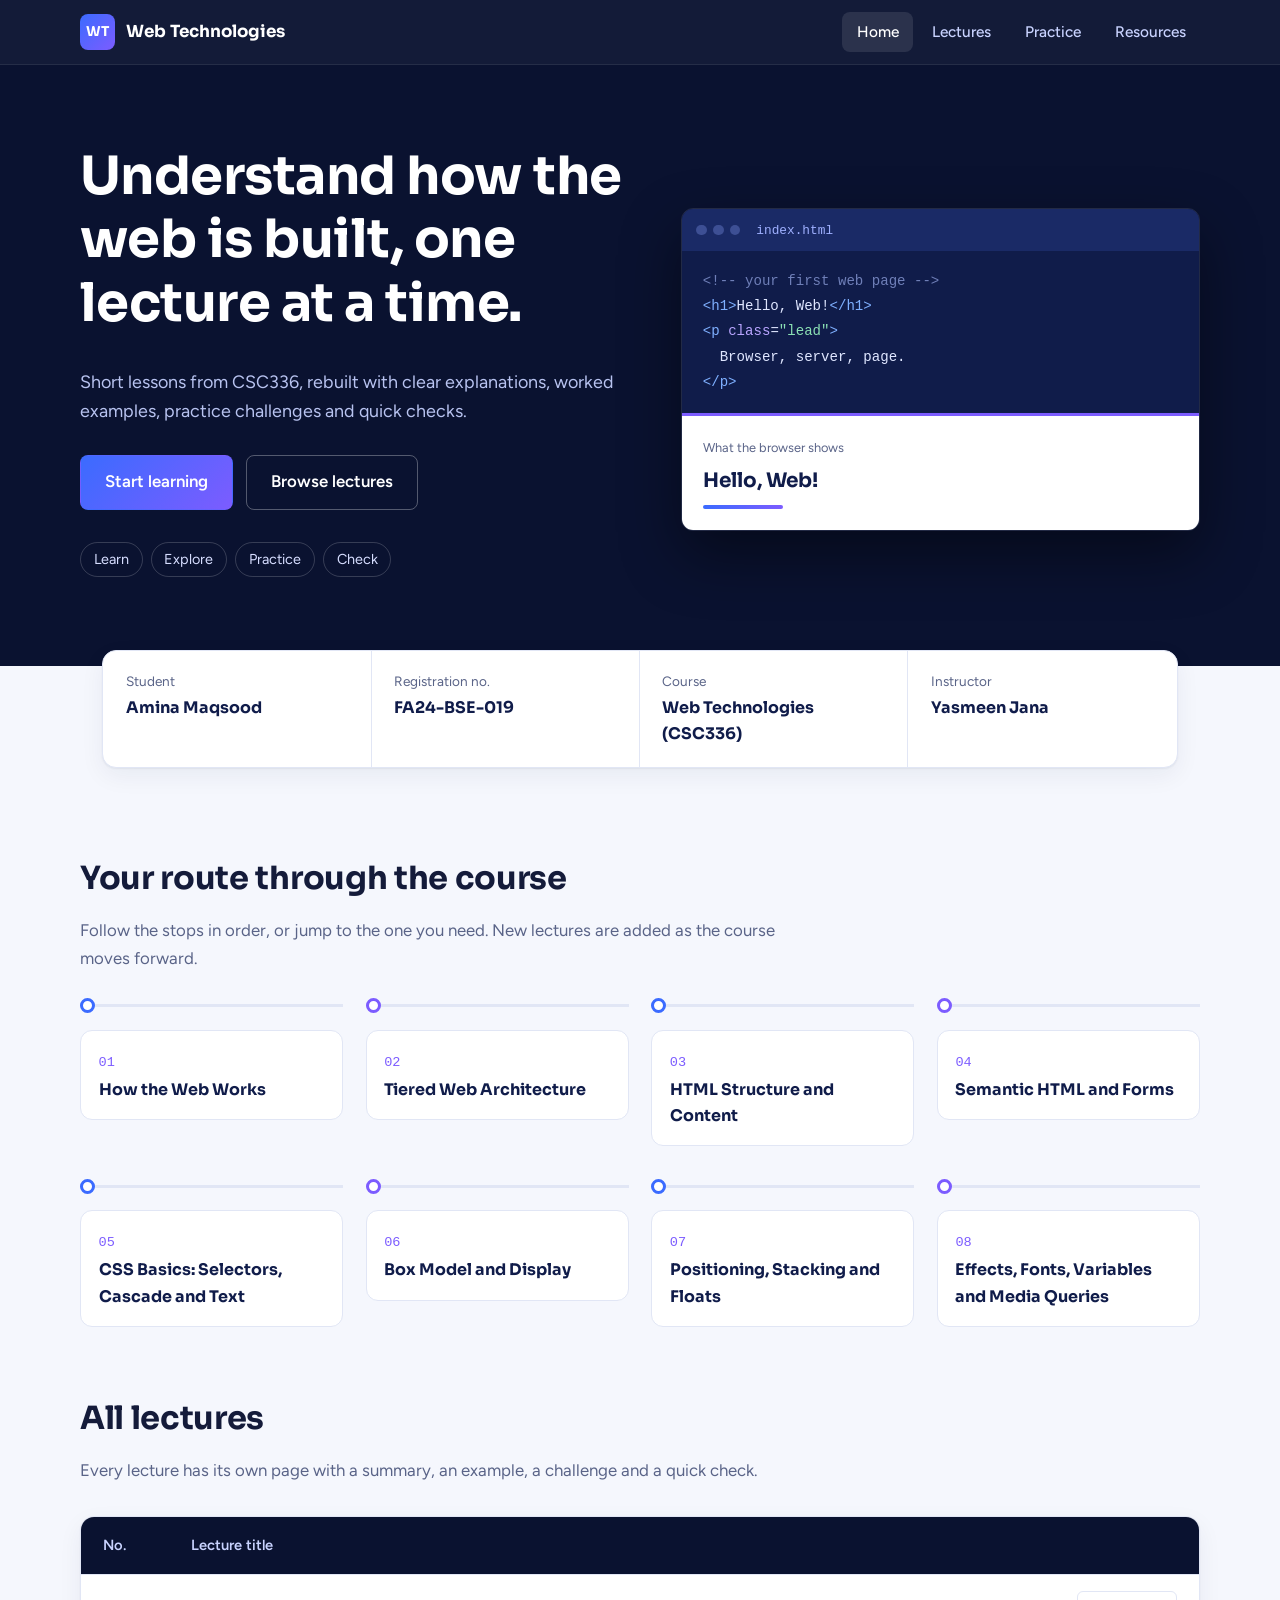
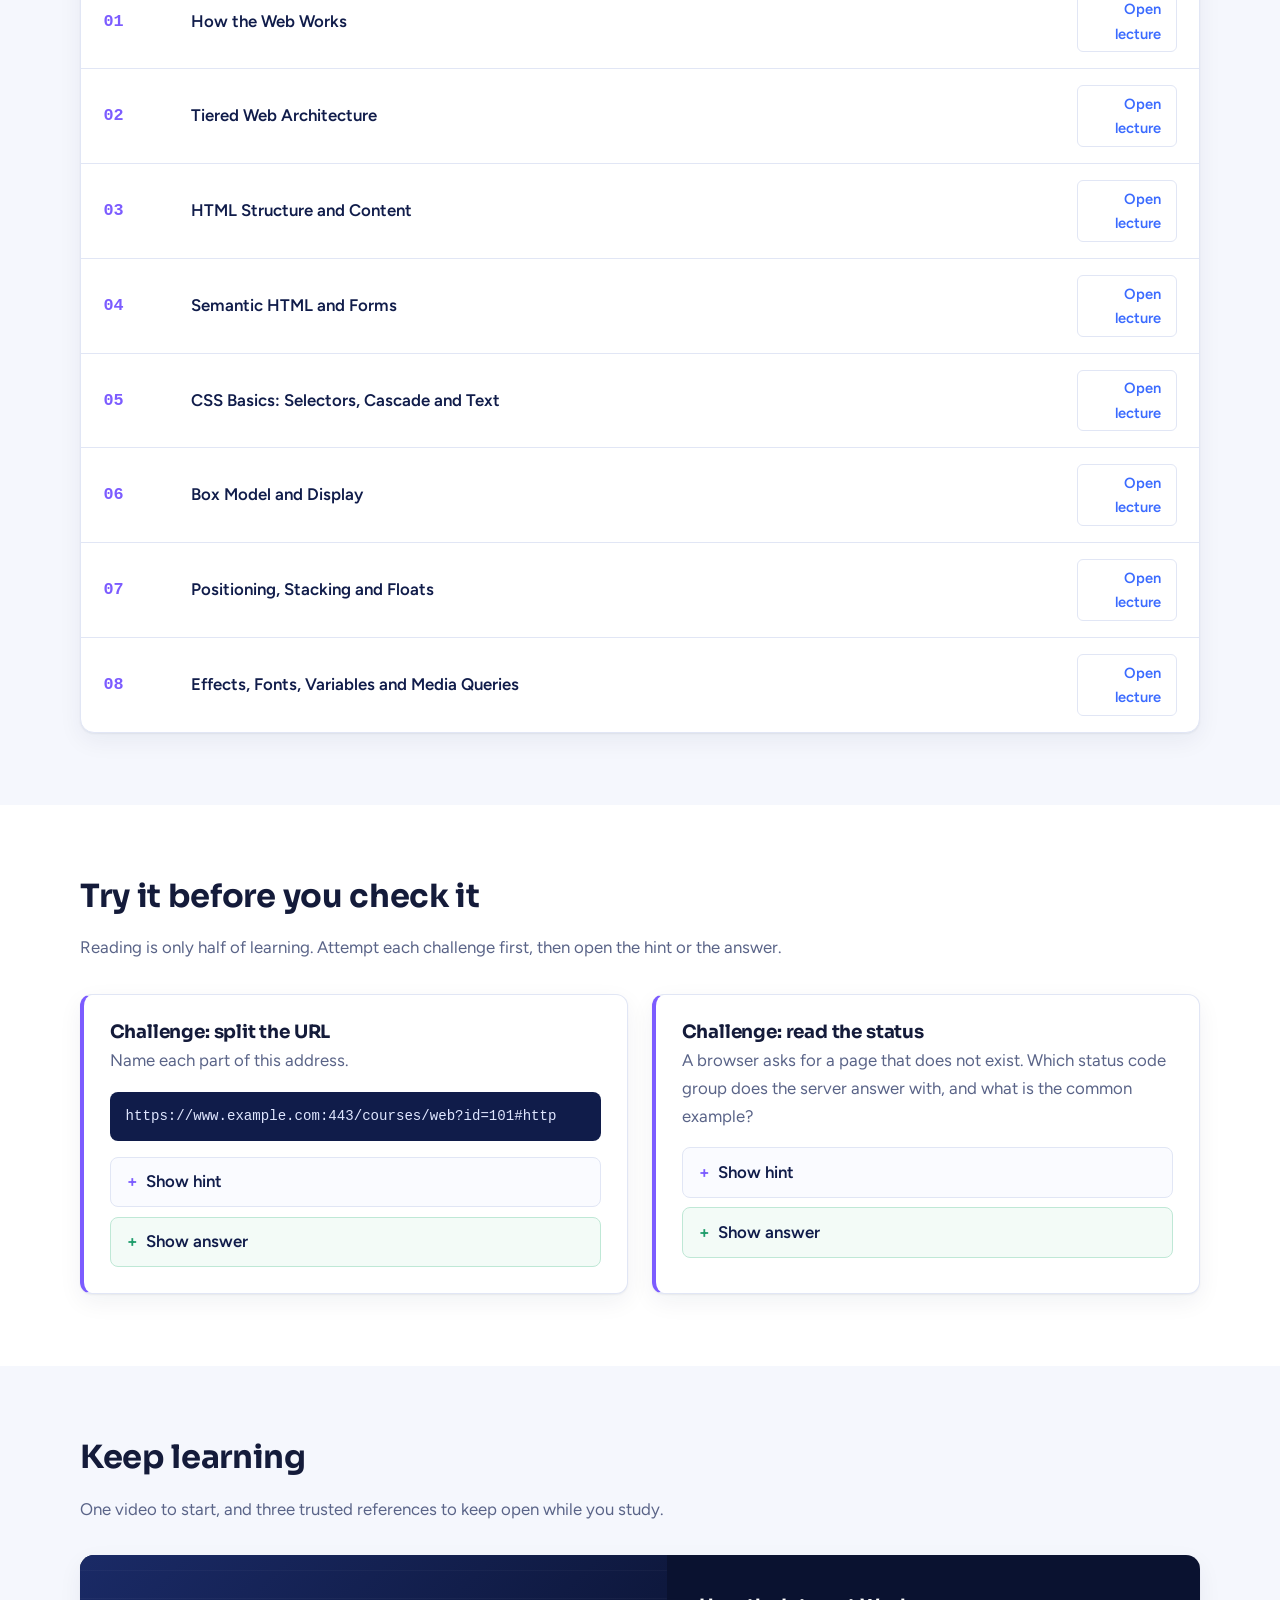
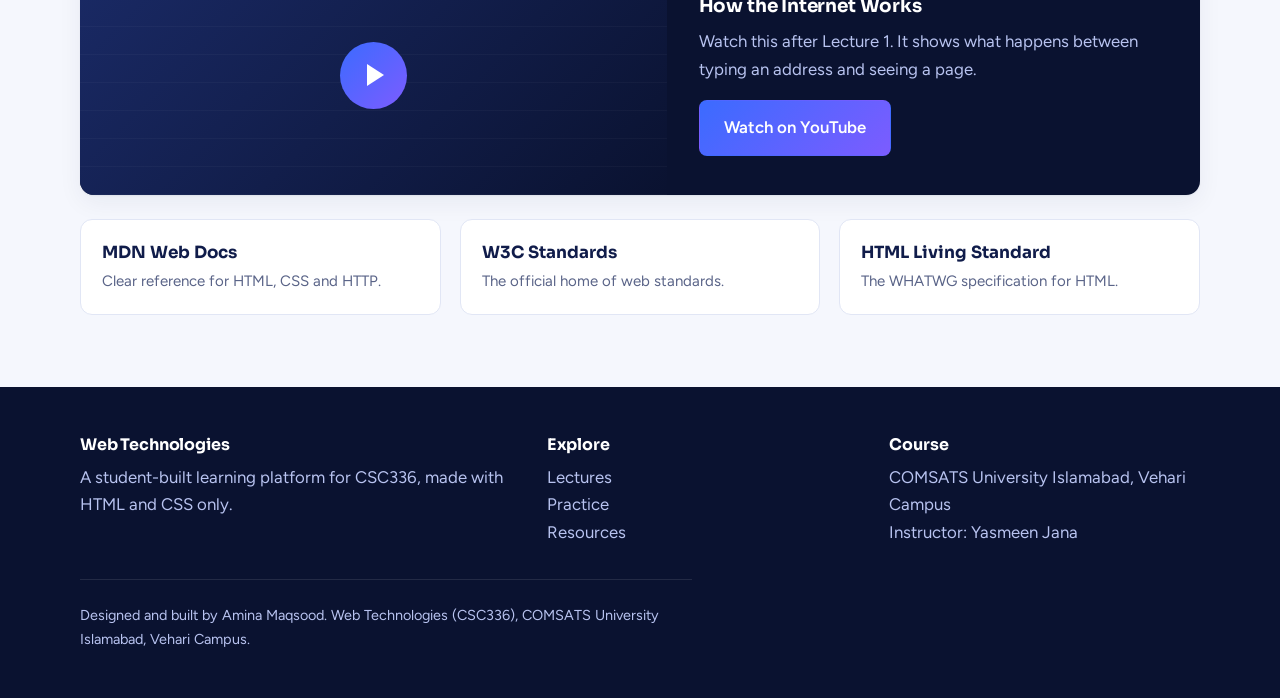
==== index.html @ f4b2d4e7 "Web Technologies learning platform" ====
<!DOCTYPE html>
<html lang="en">

<head>
    <meta charset="UTF-8">
    <meta name="viewport" content="width=device-width, initial-scale=1">
    <title>Web Technologies | CSC336 Learning Platform</title>
    <meta name="description"
        content="A student-built Web Technologies learning platform with lectures, examples, practice challenges and quick checks.">
    <link rel="preconnect" href="https://fonts.googleapis.com">
    <link rel="preconnect" href="https://fonts.gstatic.com" crossorigin>
    <link href="https://fonts.googleapis.com/css2?family=Figtree:wght@400;500;600&family=Sora:wght@600;700&display=swap"
        rel="stylesheet">
    <link rel="stylesheet" href="style.css">
</head>

<body id="top">

    <!-- NAVIGATION -->
    <header class="nav">
        <div class="wrap">
            <a class="brand" href="index.html">
                <span class="brand-mark">WT</span>
                <span class="brand-text">Web Technologies</span>
            </a>
            <nav aria-label="Main">
                <ul>
                    <li><a href="index.html" aria-current="page">Home</a></li>
                    <li><a href="#lectures">Lectures</a></li>
                    <li><a href="#practice">Practice</a></li>
                    <li><a href="#resources">Resources</a></li>
                </ul>
            </nav>
        </div>
    </header>

    <main>
        <!-- HERO -->
        <section class="hero">
            <div class="wrap">
                <div>
                    <h1>Understand how the web is built, one lecture at a time.</h1>
                    <p>Short lessons from CSC336, rebuilt with clear explanations, worked examples, practice challenges
                        and quick checks.</p>
                    <div class="hero-actions">
                        <a class="btn btn-primary" href="lectures/lecture-01.html">Start learning</a>
                        <a class="btn btn-ghost" href="#lectures">Browse lectures</a>
                    </div>
                    <ul class="loop" aria-label="How each lecture works">
                        <li>Learn</li>
                        <li>Explore</li>
                        <li>Practice</li>
                        <li>Check</li>
                    </ul>
                </div>

                <!-- hero visual: code on top, rendered result below -->
                <div class="code-window" aria-hidden="true">
                    <div class="code-bar"><i></i><i></i><i></i><span>index.html</span></div>
                    <pre class="code-body"><span class="c">&lt;!-- your first web page --&gt;</span>
<span class="t">&lt;h1&gt;</span>Hello, Web!<span class="t">&lt;/h1&gt;</span>
<span class="t">&lt;p</span> <span class="a">class</span>=<span class="s">"lead"</span><span class="t">&gt;</span>
  Browser, server, page.
<span class="t">&lt;/p&gt;</span></pre>
                    <div class="code-result">
                        <small>What the browser shows</small>
                        <strong>Hello, Web!</strong>
                        <span class="bar"></span>
                    </div>
                </div>
            </div>
        </section>

        <!-- STUDENT / COURSE INFO -->
        <section class="student" aria-label="Student and course information">
            <div class="wrap">
                <dl>
                    <div>
                        <dt>Student</dt>
                        <dd>Amina Maqsood</dd>
                    </div>
                    <div>
                        <dt>Registration no.</dt>
                        <dd>FA24-BSE-019</dd>
                    </div>
                    <div>
                        <dt>Course</dt>
                        <dd>Web Technologies (CSC336)</dd>
                    </div>
                    <div>
                        <dt>Instructor</dt>
                        <dd>Yasmeen Jana</dd>
                    </div>
                </dl>
            </div>
        </section>

        <!-- LEARNING PATH -->
        <section id="path">
            <div class="wrap">
                <div class="section-head">
                    <h2>Your route through the course</h2>
                    <p>Follow the stops in order, or jump to the one you need. New lectures are added as the course
                        moves forward.</p>
                </div>
                <ol class="path">
                    <li><a href="lectures/lecture-01.html"><span class="num">01</span><strong>How the Web
                                Works</strong></a></li>
                    <li><a href="lectures/lecture-02.html"><span class="num">02</span><strong>Tiered Web
                                Architecture</strong></a></li>
                    <li><a href="lectures/lecture-03.html"><span class="num">03</span><strong>HTML Structure and
                                Content</strong></a></li>
                    <li><a href="lectures/lecture-04.html"><span class="num">04</span><strong>Semantic HTML and
                                Forms</strong></a></li>
                    <li><a href="lectures/lecture-05.html"><span class="num">05</span><strong>CSS Basics: Selectors,
                                Cascade and Text</strong></a></li>
                    <li><a href="lectures/lecture-06.html"><span class="num">06</span><strong>Box Model and
                                Display</strong></a></li>
                    <li><a href="lectures/lecture-07.html"><span class="num">07</span><strong>Positioning, Stacking and
                                Floats</strong></a></li>
                    <li><a href="lectures/lecture-08.html"><span class="num">08</span><strong>Effects, Fonts, Variables
                                and Media Queries</strong></a></li>
                </ol>
            </div>
        </section>

        <!-- REQUIRED LECTURE TABLE -->
        <section id="lectures" style="padding-top:0">
            <div class="wrap">
                <div class="section-head">
                    <h2>All lectures</h2>
                    <p>Every lecture has its own page with a summary, an example, a challenge and a quick check.</p>
                </div>
                <div class="table-wrap">
                    <table class="stack">
                        <caption class="sr-only" style="position:absolute;left:-9999px">Web Technologies lectures
                        </caption>
                        <thead>
                            <tr>
                                <th scope="col">No.</th>
                                <th scope="col">Lecture title</th>
                                <th scope="col"><span style="position:absolute;left:-9999px">Link</span></th>
                            </tr>
                        </thead>
                        <tbody>
                            <tr>
                                <td class="no">01</td>
                                <td class="title">How the Web Works</td>
                                <td class="open"><a href="lectures/lecture-01.html">Open lecture</a></td>
                            </tr>
                            <tr>
                                <td class="no">02</td>
                                <td class="title">Tiered Web Architecture</td>
                                <td class="open"><a href="lectures/lecture-02.html">Open lecture</a></td>
                            </tr>
                            <tr>
                                <td class="no">03</td>
                                <td class="title">HTML Structure and Content</td>
                                <td class="open"><a href="lectures/lecture-03.html">Open lecture</a></td>
                            </tr>
                            <tr>
                                <td class="no">04</td>
                                <td class="title">Semantic HTML and Forms</td>
                                <td class="open"><a href="lectures/lecture-04.html">Open lecture</a></td>
                            </tr>
                            <tr>
                                <td class="no">05</td>
                                <td class="title">CSS Basics: Selectors, Cascade and Text</td>
                                <td class="open"><a href="lectures/lecture-05.html">Open lecture</a></td>
                            </tr>
                            <tr>
                                <td class="no">06</td>
                                <td class="title">Box Model and Display</td>
                                <td class="open"><a href="lectures/lecture-06.html">Open lecture</a></td>
                            </tr>
                            <tr>
                                <td class="no">07</td>
                                <td class="title">Positioning, Stacking and Floats</td>
                                <td class="open"><a href="lectures/lecture-07.html">Open lecture</a></td>
                            </tr>
                            <tr>
                                <td class="no">08</td>
                                <td class="title">Effects, Fonts, Variables and Media Queries</td>
                                <td class="open"><a href="lectures/lecture-08.html">Open lecture</a></td>
                            </tr>
                        </tbody>
                    </table>
                </div>
            </div>
        </section>

        <!-- PRACTICE -->
        <section id="practice" style="background:var(--white)">
            <div class="wrap">
                <div class="section-head">
                    <h2>Try it before you check it</h2>
                    <p>Reading is only half of learning. Attempt each challenge first, then open the hint or the answer.
                    </p>
                </div>
                <div class="grid-2">
                    <article class="challenge">
                        <h3>Challenge: split the URL</h3>
                        <p class="task">Name each part of this address.</p>
                        <code class="sample">https://www.example.com:443/courses/web?id=101#http</code>
                        <details>
                            <summary>Show hint</summary>
                            <p>Look for the symbols <code>://</code>, <code>:</code>, <code>/</code>, <code>?</code> and
                                <code>#</code>. Each one starts a new part.</p>
                        </details>
                        <details class="answer">
                            <summary>Show answer</summary>
                            <ul class="chips">
                                <li><b>scheme</b> https://</li>
                                <li><b>subdomain</b> www</li>
                                <li><b>domain</b> example.com</li>
                                <li><b>port</b> :443</li>
                                <li><b>path</b> /courses/web</li>
                                <li><b>query</b> ?id=101</li>
                                <li><b>fragment</b> #http</li>
                            </ul>
                        </details>
                    </article>

                    <article class="challenge">
                        <h3>Challenge: read the status</h3>
                        <p class="task">A browser asks for a page that does not exist. Which status code group does the
                            server answer with, and what is the common example?</p>
                        <details>
                            <summary>Show hint</summary>
                            <p>The mistake is on the client's side: the address was wrong.</p>
                        </details>
                        <details class="answer">
                            <summary>Show answer</summary>
                            <p>The 4xx group (client errors). The common example is <code>404 Not Found</code>.</p>
                        </details>
                    </article>
                </div>
            </div>
        </section>

        <!-- RESOURCES -->
        <section id="resources">
            <div class="wrap">
                <div class="section-head">
                    <h2>Keep learning</h2>
                    <p>One video to start, and three trusted references to keep open while you study.</p>
                </div>

                <div class="video-card">
                    <a class="video-thumb"
                        href="https://www.youtube.com/watch?v=aRUhd1Wd3Sw&amp;list=PLDzeHZWIZsTo0wSBcg4-NMIbC0L8evLrD&amp;index=2"
                        target="_blank" rel="noopener" aria-label="Watch How the Internet Works on YouTube">
                        <span class="play"></span>
                    </a>
                    <div class="video-info">
                        <h3>How the Internet Works</h3>
                        <p>Watch this after Lecture 1. It shows what happens between typing an address and seeing a
                            page.</p>
                        <a class="btn btn-primary"
                            href="https://www.youtube.com/watch?v=aRUhd1Wd3Sw&amp;list=PLDzeHZWIZsTo0wSBcg4-NMIbC0L8evLrD&amp;index=2"
                            target="_blank" rel="noopener">Watch on YouTube</a>
                    </div>
                </div>

                <div class="link-cards">
                    <a class="link-card" href="https://developer.mozilla.org/" target="_blank"
                        rel="noopener"><strong>MDN Web Docs</strong><span>Clear reference for HTML, CSS and
                            HTTP.</span></a>
                    <a class="link-card" href="https://www.w3.org/standards/" target="_blank" rel="noopener"><strong>W3C
                            Standards</strong><span>The official home of web standards.</span></a>
                    <a class="link-card" href="https://html.spec.whatwg.org/" target="_blank"
                        rel="noopener"><strong>HTML Living Standard</strong><span>The WHATWG specification for
                            HTML.</span></a>
                </div>
            </div>
        </section>
    </main>

    <!-- FOOTER -->
    <footer class="footer">
        <div class="wrap">
            <div>
                <h3>Web Technologies</h3>
                <p>A student-built learning platform for CSC336, made with HTML and CSS only.</p>
            </div>
            <div>
                <h3>Explore</h3>
                <ul>
                    <li><a href="#lectures">Lectures</a></li>
                    <li><a href="#practice">Practice</a></li>
                    <li><a href="#resources">Resources</a></li>
                </ul>
            </div>
            <div>
                <h3>Course</h3>
                <ul>
                    <li>COMSATS University Islamabad, Vehari Campus</li>
                    <li>Instructor: Yasmeen Jana</li>
                </ul>
            </div>
            <p class="copy">Designed and built by Amina Maqsood. Web Technologies (CSC336), COMSATS University
                Islamabad, Vehari Campus.</p>
        </div>
    </footer>

</body>

</html>
---- style.css ----
/* ==========================================================
   Web Technologies — shared stylesheet (HTML + CSS only)
   Used by index.html and every page in /lectures
   ========================================================== */

:root {
    --navy-900: #0a1230;
    --navy-800: #101c4a;
    --navy-700: #1a2a66;
    --blue: #3b6bff;
    --purple: #7c5cff;
    --ink: #141b3a;
    --muted: #5a6488;
    --line: #e1e6f5;
    --bg: #f5f7fd;
    --white: #ffffff;
    --ok: #1f9d6b;
    --warn: #c2410c;

    --font-head: "Sora", "Segoe UI", system-ui, sans-serif;
    --font-body: "Figtree", "Segoe UI", system-ui, sans-serif;
    --font-code: "JetBrains Mono", Consolas, "Courier New", monospace;

    --shadow: 0 1px 2px rgba(16, 28, 74, .06), 0 8px 24px rgba(16, 28, 74, .06);
}

/* ---------- base ---------- */
*,
*::before,
*::after {
    box-sizing: border-box;
}

html {
    scroll-behavior: smooth;
    scroll-padding-top: 5rem;
}

body {
    margin: 0;
    font-family: var(--font-body);
    font-size: 1.05rem;
    line-height: 1.65;
    color: var(--ink);
    background: var(--bg);
}

h1,
h2,
h3 {
    font-family: var(--font-head);
    line-height: 1.2;
    margin: 0 0 .6em;
    letter-spacing: -.01em;
}

h1 {
    font-size: clamp(2rem, 4.6vw, 3.3rem);
}

h2 {
    font-size: clamp(1.5rem, 3vw, 2rem);
}

h3 {
    font-size: 1.15rem;
}

p {
    margin: 0 0 1em;
    max-width: 68ch;
}

a {
    color: var(--blue);
}

code {
    font-family: var(--font-code);
    font-size: .92em;
    background: #e9edfb;
    padding: .1em .4em;
    border-radius: 4px;
}

:focus-visible {
    outline: 3px solid var(--purple);
    outline-offset: 3px;
    border-radius: 4px;
}

.wrap {
    width: min(1120px, 92%);
    margin-inline: auto;
}

section {
    padding: 4.5rem 0;
}

.section-head {
    margin-bottom: 2rem;
}

.section-head p {
    color: var(--muted);
}

/* ---------- navigation ---------- */
.nav {
    position: sticky;
    top: 0;
    z-index: 10;
    background: rgba(10, 18, 48, .96);
    border-bottom: 1px solid rgba(255, 255, 255, .08);
}

.nav .wrap {
    display: flex;
    align-items: center;
    justify-content: space-between;
    gap: 1rem;
    min-height: 4rem;
}

.brand {
    display: flex;
    align-items: center;
    gap: .7rem;
    color: var(--white);
    text-decoration: none;
    font-family: var(--font-head);
    font-weight: 700;
}

.brand-mark {
    display: grid;
    place-items: center;
    width: 2.2rem;
    height: 2.2rem;
    border-radius: 8px;
    font-size: .85rem;
    background: linear-gradient(135deg, var(--blue), var(--purple));
}

.nav ul {
    display: flex;
    gap: .3rem;
    list-style: none;
    margin: 0;
    padding: 0;
}

.nav ul a {
    display: block;
    padding: .45rem .9rem;
    border-radius: 8px;
    color: #c9d3ff;
    text-decoration: none;
    font-weight: 500;
    font-size: .96rem;
    transition: background .2s, color .2s;
}

.nav ul a:hover,
.nav ul a[aria-current="page"] {
    background: rgba(255, 255, 255, .1);
    color: var(--white);
}

/* ---------- buttons ---------- */
.btn {
    display: inline-block;
    padding: .8rem 1.5rem;
    border-radius: 8px;
    font-weight: 600;
    text-decoration: none;
    border: 1px solid transparent;
    transition: transform .2s, box-shadow .2s, background .2s;
}

.btn-primary {
    background: linear-gradient(135deg, var(--blue), var(--purple));
    color: var(--white);
}

.btn-primary:hover {
    transform: translateY(-2px);
    box-shadow: 0 10px 24px rgba(91, 92, 255, .35);
}

.btn-ghost {
    border-color: rgba(255, 255, 255, .3);
    color: var(--white);
}

.btn-ghost:hover {
    background: rgba(255, 255, 255, .1);
}

.btn-light {
    background: var(--white);
    border-color: var(--line);
    color: var(--navy-800);
}

.btn-light:hover {
    border-color: var(--blue);
}

/* ---------- hero ---------- */
.hero {
    background: var(--navy-900);
    color: var(--white);
    padding: 5rem 0 4.5rem;
}

.hero .wrap {
    display: grid;
    grid-template-columns: 1.05fr 1fr;
    gap: 3.5rem;
    align-items: center;
}

.hero p {
    color: #b8c3f0;
    font-size: 1.12rem;
}

.hero-actions {
    display: flex;
    flex-wrap: wrap;
    gap: .8rem;
    margin-top: 1.8rem;
}

.loop {
    display: flex;
    flex-wrap: wrap;
    gap: .5rem;
    margin-top: 2rem;
    padding: 0;
    list-style: none;
}

.loop li {
    padding: .3rem .8rem;
    border: 1px solid rgba(255, 255, 255, .18);
    border-radius: 999px;
    font-size: .9rem;
    color: #d6ddff;
}

/* hero visual: code window + live result */
.code-window {
    border-radius: 12px;
    overflow: hidden;
    box-shadow: 0 24px 60px rgba(0, 0, 0, .45);
    border: 1px solid rgba(255, 255, 255, .1);
}

.code-bar {
    display: flex;
    gap: .4rem;
    align-items: center;
    padding: .65rem .9rem;
    background: var(--navy-700);
    font-size: .8rem;
    color: #9fb0ff;
    font-family: var(--font-code);
}

.code-bar i {
    width: .65rem;
    height: .65rem;
    border-radius: 50%;
    background: #3d4f94;
}

.code-bar span {
    margin-left: .6rem;
}

.code-body {
    margin: 0;
    padding: 1.1rem 1.3rem;
    background: var(--navy-800);
    font-family: var(--font-code);
    font-size: .88rem;
    line-height: 1.8;
    color: #dfe6ff;
    overflow-x: auto;
}

.t {
    color: #7fb0ff;
}

.a {
    color: #b9a5ff;
}

.s {
    color: #8be0b4;
}

.c {
    color: #6f7fb8;
}

.code-result {
    padding: 1.3rem;
    background: var(--white);
    color: var(--ink);
    border-top: 3px solid var(--purple);
}

.code-result small {
    display: block;
    color: var(--muted);
    margin-bottom: .4rem;
    font-size: .8rem;
}

.code-result strong {
    font-family: var(--font-head);
    font-size: 1.25rem;
    color: var(--navy-800);
}

.code-result .bar {
    display: block;
    height: 4px;
    width: 5rem;
    margin-top: .5rem;
    border-radius: 4px;
    background: linear-gradient(90deg, var(--blue), var(--purple));
}

/* ---------- student strip ---------- */
.student {
    margin-top: -2.2rem;
    padding: 0;
    position: relative;
    z-index: 2;
}

.student dl {
    display: grid;
    grid-template-columns: repeat(4, 1fr);
    gap: 0;
    margin: 0;
    background: var(--white);
    border: 1px solid var(--line);
    border-radius: 14px;
    box-shadow: var(--shadow);
}

.student div {
    padding: 1.2rem 1.4rem;
    border-right: 1px solid var(--line);
}

.student div:last-child {
    border-right: 0;
}

.student dt {
    font-size: .85rem;
    color: var(--muted);
}

.student dd {
    margin: .15rem 0 0;
    font-weight: 700;
    color: var(--navy-800);
    font-family: var(--font-head);
    font-size: 1rem;
    overflow-wrap: anywhere;
}

/* ---------- learning path ---------- */
.path {
    display: grid;
    grid-template-columns: repeat(4, 1fr);
    gap: 2.4rem 1.4rem;
    list-style: none;
    padding: 0;
    margin: 0;
}

.path li {
    position: relative;
    border-top: 3px solid var(--line);
    padding-top: 1.4rem;
}

.path li::before {
    content: "";
    position: absolute;
    top: -9px;
    left: 0;
    width: 15px;
    height: 15px;
    border-radius: 50%;
    background: var(--white);
    border: 3px solid var(--blue);
}

.path li:nth-child(even)::before {
    border-color: var(--purple);
}

.path a {
    display: block;
    text-decoration: none;
    color: inherit;
    padding: 1rem 1.1rem;
    background: var(--white);
    border: 1px solid var(--line);
    border-radius: 12px;
    transition: border-color .2s, transform .2s;
}

.path a:hover {
    border-color: var(--blue);
    transform: translateY(-3px);
}

.path .num {
    font-family: var(--font-code);
    font-size: .85rem;
    color: var(--purple);
}

.path strong {
    display: block;
    font-family: var(--font-head);
    font-size: 1rem;
    margin-top: .15rem;
    color: var(--navy-800);
}

/* ---------- lecture table ---------- */
.table-wrap {
    background: var(--white);
    border: 1px solid var(--line);
    border-radius: 14px;
    box-shadow: var(--shadow);
    overflow: hidden;
}

table {
    width: 100%;
    border-collapse: collapse;
}

thead th {
    text-align: left;
    padding: 1rem 1.4rem;
    background: var(--navy-900);
    color: #c9d3ff;
    font-weight: 600;
    font-size: .92rem;
}

tbody td {
    padding: 1rem 1.4rem;
    border-top: 1px solid var(--line);
}

tbody tr {
    transition: background .2s;
}

tbody tr:hover {
    background: #f0f3ff;
}

td.no {
    width: 5.5rem;
    font-family: var(--font-code);
    color: var(--purple);
    font-weight: 700;
}

td.title {
    font-weight: 600;
    color: var(--navy-800);
}

td.open {
    width: 9rem;
    text-align: right;
}

td.open a {
    display: inline-block;
    padding: .35rem .9rem;
    border: 1px solid var(--line);
    border-radius: 6px;
    text-decoration: none;
    font-weight: 600;
    font-size: .92rem;
}

td.open a:hover {
    background: var(--blue);
    border-color: var(--blue);
    color: var(--white);
}

/* ---------- practice cards ---------- */
.grid-2 {
    display: grid;
    grid-template-columns: 1fr 1fr;
    gap: 1.5rem;
}

.challenge {
    background: var(--white);
    border: 1px solid var(--line);
    border-left: 4px solid var(--purple);
    border-radius: 12px;
    padding: 1.6rem;
    box-shadow: var(--shadow);
}

.challenge h3 {
    margin-bottom: .3rem;
}

.task {
    color: var(--muted);
}

.sample {
    display: block;
    margin: .8rem 0 1rem;
    padding: .8rem 1rem;
    background: var(--navy-800);
    color: #dfe6ff;
    border-radius: 8px;
    font-family: var(--font-code);
    font-size: .88rem;
    overflow-x: auto;
    white-space: nowrap;
}

details {
    border: 1px solid var(--line);
    border-radius: 8px;
    background: #fafbff;
    margin-top: .6rem;
}

summary {
    cursor: pointer;
    padding: .65rem 1rem;
    font-weight: 600;
    color: var(--navy-800);
    list-style: none;
}

summary::-webkit-details-marker {
    display: none;
}

summary::before {
    content: "+";
    display: inline-block;
    width: 1.2rem;
    color: var(--purple);
    font-weight: 700;
}

details[open]>summary::before {
    content: "\2212";
}

details[open]>summary {
    border-bottom: 1px solid var(--line);
}

details> :not(summary) {
    margin: 0;
    padding: .8rem 1rem;
}

details.answer {
    border-color: #bfe8d6;
    background: #f3fbf7;
}

details.answer summary::before {
    color: var(--ok);
}

.chips {
    display: flex;
    flex-wrap: wrap;
    gap: .4rem;
    padding: 0;
    list-style: none;
}

.chips li {
    padding: .15rem .6rem;
    background: #e9edfb;
    border-radius: 4px;
    font-size: .88rem;
}

.chips b {
    color: var(--purple);
    font-family: var(--font-code);
    font-weight: 600;
}

/* ---------- video / resources ---------- */
.video-card {
    display: grid;
    grid-template-columns: 1.1fr 1fr;
    background: var(--navy-900);
    color: var(--white);
    border-radius: 14px;
    overflow: hidden;
    box-shadow: var(--shadow);
}

.video-thumb {
    position: relative;
    display: grid;
    place-items: center;
    min-height: 15rem;
    background: linear-gradient(135deg, var(--navy-700), var(--navy-900));
    text-decoration: none;
}

.video-thumb::after {
    content: "";
    position: absolute;
    inset: 0;
    background: repeating-linear-gradient(0deg, rgba(255, 255, 255, .03) 0 1px, transparent 1px 28px);
}

.play {
    position: relative;
    z-index: 1;
    width: 4.2rem;
    height: 4.2rem;
    border-radius: 50%;
    background: linear-gradient(135deg, var(--blue), var(--purple));
    display: grid;
    place-items: center;
    transition: transform .2s;
}

.play::before {
    content: "";
    margin-left: .3rem;
    border-left: 1.1rem solid var(--white);
    border-top: .7rem solid transparent;
    border-bottom: .7rem solid transparent;
}

.video-thumb:hover .play {
    transform: scale(1.08);
}

.video-info {
    padding: 2rem;
    align-self: center;
}

.video-info p {
    color: #b8c3f0;
}

.link-cards {
    display: grid;
    grid-template-columns: repeat(3, 1fr);
    gap: 1.2rem;
    margin-top: 1.5rem;
}

.link-card {
    display: block;
    padding: 1.2rem 1.3rem;
    background: var(--white);
    border: 1px solid var(--line);
    border-radius: 12px;
    text-decoration: none;
    color: inherit;
    transition: border-color .2s, transform .2s;
}

.link-card:hover {
    border-color: var(--blue);
    transform: translateY(-3px);
}

.link-card strong {
    display: block;
    font-family: var(--font-head);
    color: var(--navy-800);
}

.link-card span {
    color: var(--muted);
    font-size: .94rem;
}

/* ---------- footer ---------- */
.footer {
    background: var(--navy-900);
    color: #b8c3f0;
    padding: 3rem 0 2rem;
}

.footer .wrap {
    display: grid;
    grid-template-columns: 1.4fr 1fr 1fr;
    gap: 2rem;
}

.footer h3 {
    color: var(--white);
    font-size: 1rem;
}

.footer ul {
    list-style: none;
    margin: 0;
    padding: 0;
}

.footer a {
    color: #b8c3f0;
    text-decoration: none;
}

.footer a:hover {
    color: var(--white);
}

.footer .copy {
    grid-column: 1 / -1;
    padding-top: 1.5rem;
    border-top: 1px solid rgba(255, 255, 255, .1);
    font-size: .9rem;
}

/* ==========================================================
   LECTURE PAGE COMPONENTS (reuse these in lecture-01..08)
   ========================================================== */
.lecture-head {
    background: var(--navy-900);
    color: var(--white);
    padding: 3rem 0 2.6rem;
}

.lecture-head p {
    color: #b8c3f0;
}

.crumbs {
    font-size: .9rem;
    margin-bottom: 1.2rem;
    color: #9fb0ff;
}

.crumbs a {
    color: #c9d3ff;
}

.counter {
    display: flex;
    align-items: center;
    gap: 1rem;
    margin-top: 1.4rem;
    font-family: var(--font-code);
    font-size: .9rem;
    color: #c9d3ff;
}

.counter .track {
    flex: 0 1 16rem;
    height: 6px;
    border-radius: 6px;
    background: rgba(255, 255, 255, .15);
    overflow: hidden;
}

.counter .track i {
    display: block;
    height: 100%;
    width: var(--p, 12.5%);
    background: linear-gradient(90deg, var(--blue), var(--purple));
}

.lecture-layout {
    display: grid;
    grid-template-columns: 15rem 1fr;
    gap: 3rem;
    padding: 3rem 0 4rem;
    align-items: start;
}

.toc {
    position: sticky;
    top: 5rem;
    background: var(--white);
    border: 1px solid var(--line);
    border-radius: 12px;
    padding: 1.1rem;
}

.toc h2 {
    font-size: .95rem;
    margin-bottom: .5rem;
}

.toc ol {
    list-style: none;
    margin: 0;
    padding: 0;
}

.toc a {
    display: block;
    padding: .3rem .6rem;
    border-radius: 6px;
    text-decoration: none;
    color: var(--muted);
    font-size: .94rem;
}

.toc a:hover {
    background: #eef1ff;
    color: var(--navy-800);
}

.lecture-body>section {
    padding: 0 0 2.8rem;
}

.lecture-body h2 {
    padding-bottom: .5rem;
    border-bottom: 2px solid var(--line);
}

.learn-list {
    padding-left: 1.2rem;
}

.learn-list li {
    margin-bottom: .4rem;
}

.cards {
    display: grid;
    grid-template-columns: repeat(auto-fit, minmax(15rem, 1fr));
    gap: 1.1rem;
    margin: 1.2rem 0;
}

.card {
    background: var(--white);
    border: 1px solid var(--line);
    border-radius: 12px;
    padding: 1.2rem 1.3rem;
}

.card h3 {
    margin-bottom: .4rem;
    color: var(--navy-800);
}

.card p {
    margin: 0;
    color: var(--muted);
    font-size: .98rem;
}

.example {
    background: var(--navy-800);
    color: #dfe6ff;
    border-radius: 12px;
    padding: 1.2rem 1.4rem;
    font-family: var(--font-code);
    font-size: .9rem;
    line-height: 1.8;
    overflow-x: auto;
    margin: 1.2rem 0;
}

.tip {
    display: flex;
    gap: 1rem;
    padding: 1.2rem 1.4rem;
    border-radius: 12px;
    background: #fff7ed;
    border: 1px solid #fed7aa;
    margin: 1.2rem 0;
}

.tip.pro {
    background: #f1f4ff;
    border-color: #c9d3ff;
}

.tip b {
    font-family: var(--font-head);
    color: var(--warn);
    white-space: nowrap;
}

.tip.pro b {
    color: var(--blue);
}

.tip p {
    margin: 0;
}

.quiz details {
    margin-bottom: .8rem;
    background: var(--white);
}

.pager {
    display: grid;
    grid-template-columns: 1fr auto 1fr;
    gap: 1rem;
    align-items: center;
    padding: 1.5rem 0 0;
    border-top: 2px solid var(--line);
}

.pager .next {
    text-align: right;
}

.pager a.btn {
    display: inline-block;
}

.pager .mid {
    text-align: center;
    font-size: .92rem;
}

/* comparison tables + timeline (lecture pages) */
.table-wrap.scroll {
    overflow-x: auto;
    margin: 1.2rem 0;
}

.table-wrap.scroll table {
    min-width: 40rem;
}

.compare td:first-child {
    font-weight: 600;
    color: var(--navy-800);
}

.timeline {
    list-style: none;
    margin: 1.2rem 0 1.6rem .5rem;
    padding: 0;
    border-left: 3px solid var(--line);
}

.timeline li {
    position: relative;
    padding: 0 0 1.1rem 1.5rem;
}

.timeline li::before {
    content: "";
    position: absolute;
    left: -9px;
    top: .45rem;
    width: 15px;
    height: 15px;
    border-radius: 50%;
    background: var(--white);
    border: 3px solid var(--purple);
}

.timeline b {
    font-family: var(--font-code);
    color: var(--purple);
    margin-right: .4rem;
}

.lecture-body h3 {
    margin-top: 1.8rem;
}

.lecture-body .sub {
    color: var(--muted);
}

.grid-2 .challenge {
    margin: 0;
}

/* ---------- tablet ---------- */
@media (max-width: 960px) {

    .hero .wrap,
    .video-card,
    .grid-2,
    .lecture-layout {
        grid-template-columns: 1fr;
    }

    .path {
        grid-template-columns: repeat(2, 1fr);
    }

    .student dl {
        grid-template-columns: 1fr 1fr;
    }

    .student div:nth-child(2) {
        border-right: 0;
    }

    .student div:nth-child(-n+2) {
        border-bottom: 1px solid var(--line);
    }

    .link-cards {
        grid-template-columns: 1fr;
    }

    .footer .wrap {
        grid-template-columns: 1fr 1fr;
    }

    .toc {
        position: static;
    }
}

/* ---------- mobile ---------- */
@media (max-width: 600px) {
    section {
        padding: 3rem 0;
    }

    .nav .wrap {
        flex-direction: column;
        align-items: flex-start;
        padding: .7rem 0;
        gap: .4rem;
    }

    .nav ul {
        flex-wrap: wrap;
    }

    .brand-text {
        font-size: .95rem;
    }

    .student dl,
    .footer .wrap {
        grid-template-columns: 1fr;
    }

    .student div {
        border-right: 0;
        border-bottom: 1px solid var(--line);
    }

    .student div:last-child {
        border-bottom: 0;
    }

    /* path becomes a vertical timeline */
    .path {
        grid-template-columns: 1fr;
        gap: 1.2rem;
    }

    .path li {
        border-top: 0;
        border-left: 3px solid var(--line);
        padding: 0 0 0 1.3rem;
    }

    .path li::before {
        top: 1.2rem;
        left: -9px;
    }

    /* table becomes stacked rows */
    .stack thead {
        display: none;
    }

    .stack tbody tr {
        display: grid;
        grid-template-columns: 3rem 1fr;
        gap: .2rem .6rem;
        padding: 1rem 1.1rem;
        border-top: 1px solid var(--line);
    }

    .stack tbody td {
        border: 0;
        padding: 0;
    }

    .stack td.no,
    .stack td.open {
        width: auto;
        text-align: left;
    }

    .stack td.open {
        grid-column: 2;
        margin-top: .5rem;
    }

    .pager {
        grid-template-columns: 1fr;
        text-align: center;
    }

    .pager .next {
        text-align: center;
    }

    .pager .btn {
        width: 100%;
        text-align: center;
    }

    .tip {
        flex-direction: column;
        gap: .3rem;
    }
}

@media (prefers-reduced-motion: reduce) {
    * {
        transition: none !important;
        scroll-behavior: auto !important;
    }
}

/* ---------- Try it yourself editor ---------- */
.try {
    display: grid;
    grid-template-columns: 1fr 1fr;
    gap: 1rem;
    margin: 1.2rem 0;
}

.try-pane {
    display: flex;
    flex-direction: column;
    border: 1px solid var(--line);
    border-radius: 12px;
    overflow: hidden;
    background: var(--white);
}

.try-bar {
    display: flex;
    justify-content: space-between;
    align-items: center;
    padding: .5rem .9rem;
    background: var(--navy-700);
    color: #c9d3ff;
    font-size: .88rem;
}

.try-bar button {
    font: inherit;
    font-size: .85rem;
    padding: .2rem .7rem;
    border-radius: 6px;
    border: 1px solid rgba(255, 255, 255, .3);
    background: transparent;
    color: #fff;
    cursor: pointer;
}

.try-bar button:hover {
    background: rgba(255, 255, 255, .12);
}

.try textarea {
    flex: 1;
    min-height: 16rem;
    padding: 1rem;
    border: 0;
    resize: vertical;
    background: var(--navy-800);
    color: #dfe6ff;
    font-family: var(--font-code);
    font-size: .88rem;
    line-height: 1.7;
    tab-size: 2;
}

.try iframe {
    flex: 1;
    min-height: 16rem;
    width: 100%;
    border: 0;
    background: #fff;
}

@media (max-width: 960px) {
    .try {
        grid-template-columns: 1fr;
    }
}
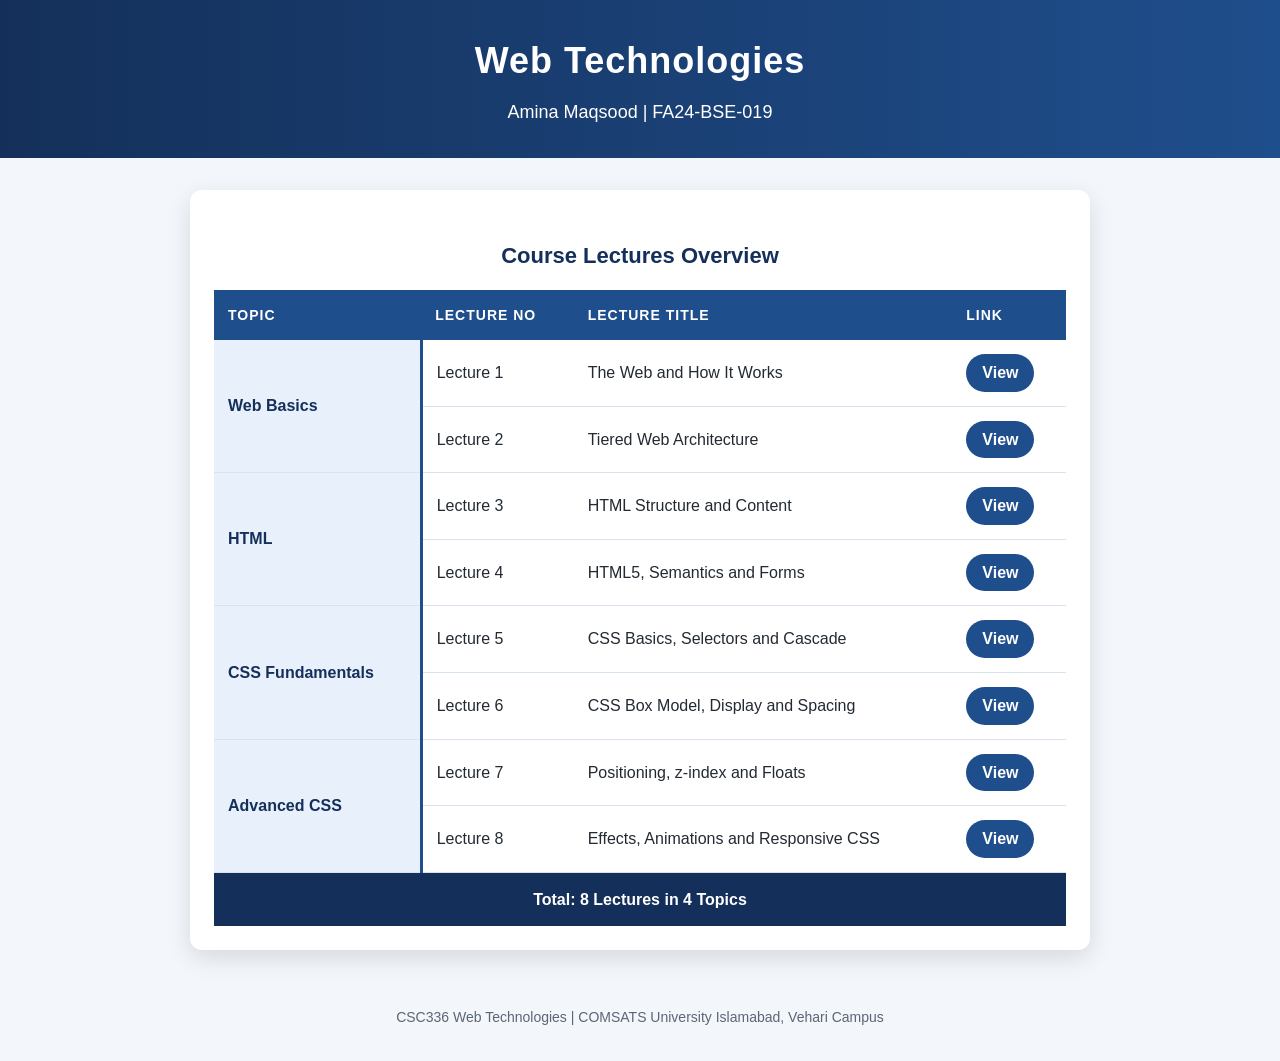
==== commit 13e04203: "Update web technologies content" ====
--- a/index.html
+++ b/index.html
@@ -3,304 +3,88 @@
 
 <head>
     <meta charset="UTF-8">
-    <meta name="viewport" content="width=device-width, initial-scale=1">
-    <title>Web Technologies | CSC336 Learning Platform</title>
-    <meta name="description"
-        content="A student-built Web Technologies learning platform with lectures, examples, practice challenges and quick checks.">
-    <link rel="preconnect" href="https://fonts.googleapis.com">
-    <link rel="preconnect" href="https://fonts.gstatic.com" crossorigin>
-    <link href="https://fonts.googleapis.com/css2?family=Figtree:wght@400;500;600&family=Sora:wght@600;700&display=swap"
-        rel="stylesheet">
+    <meta name="viewport" content="width=device-width, initial-scale=1.0">
+    <title>Web Technologies</title>
     <link rel="stylesheet" href="style.css">
 </head>
 
-<body id="top">
+<body>
 
-    <!-- NAVIGATION -->
-    <header class="nav">
-        <div class="wrap">
-            <a class="brand" href="index.html">
-                <span class="brand-mark">WT</span>
-                <span class="brand-text">Web Technologies</span>
-            </a>
-            <nav aria-label="Main">
-                <ul>
-                    <li><a href="index.html" aria-current="page">Home</a></li>
-                    <li><a href="#lectures">Lectures</a></li>
-                    <li><a href="#practice">Practice</a></li>
-                    <li><a href="#resources">Resources</a></li>
-                </ul>
-            </nav>
-        </div>
+    <header>
+        <h1>Web Technologies</h1>
+        <p>Amina Maqsood | FA24-BSE-019</p>
     </header>
 
     <main>
-        <!-- HERO -->
-        <section class="hero">
-            <div class="wrap">
-                <div>
-                    <h1>Understand how the web is built, one lecture at a time.</h1>
-                    <p>Short lessons from CSC336, rebuilt with clear explanations, worked examples, practice challenges
-                        and quick checks.</p>
-                    <div class="hero-actions">
-                        <a class="btn btn-primary" href="lectures/lecture-01.html">Start learning</a>
-                        <a class="btn btn-ghost" href="#lectures">Browse lectures</a>
-                    </div>
-                    <ul class="loop" aria-label="How each lecture works">
-                        <li>Learn</li>
-                        <li>Explore</li>
-                        <li>Practice</li>
-                        <li>Check</li>
-                    </ul>
-                </div>
+        <table>
+            <caption>Course Lectures Overview</caption>
+            <thead>
+                <tr>
+                    <th>Topic</th>
+                    <th>Lecture No</th>
+                    <th>Lecture Title</th>
+                    <th>Link</th>
+                </tr>
+            </thead>
+            <tbody>
+                <tr>
+                    <td rowspan="2">Web Basics</td>
+                    <td>Lecture 1</td>
+                    <td>The Web and How It Works</td>
+                    <td><a href="lectures/lecture-01.html">View</a></td>
+                </tr>
+                <tr>
+                    <td>Lecture 2</td>
+                    <td>Tiered Web Architecture</td>
+                    <td><a href="lectures/lecture-02.html">View</a></td>
+                </tr>
 
-                <!-- hero visual: code on top, rendered result below -->
-                <div class="code-window" aria-hidden="true">
-                    <div class="code-bar"><i></i><i></i><i></i><span>index.html</span></div>
-                    <pre class="code-body"><span class="c">&lt;!-- your first web page --&gt;</span>
-<span class="t">&lt;h1&gt;</span>Hello, Web!<span class="t">&lt;/h1&gt;</span>
-<span class="t">&lt;p</span> <span class="a">class</span>=<span class="s">"lead"</span><span class="t">&gt;</span>
-  Browser, server, page.
-<span class="t">&lt;/p&gt;</span></pre>
-                    <div class="code-result">
-                        <small>What the browser shows</small>
-                        <strong>Hello, Web!</strong>
-                        <span class="bar"></span>
-                    </div>
-                </div>
-            </div>
-        </section>
+                <tr>
+                    <td rowspan="2">HTML</td>
+                    <td>Lecture 3</td>
+                    <td>HTML Structure and Content</td>
+                    <td><a href="lectures/lecture-03.html">View</a></td>
+                </tr>
+                <tr>
+                    <td>Lecture 4</td>
+                    <td>HTML5, Semantics and Forms</td>
+                    <td><a href="lectures/lecture-04.html">View</a></td>
+                </tr>
 
-        <!-- STUDENT / COURSE INFO -->
-        <section class="student" aria-label="Student and course information">
-            <div class="wrap">
-                <dl>
-                    <div>
-                        <dt>Student</dt>
-                        <dd>Amina Maqsood</dd>
-                    </div>
-                    <div>
-                        <dt>Registration no.</dt>
-                        <dd>FA24-BSE-019</dd>
-                    </div>
-                    <div>
-                        <dt>Course</dt>
-                        <dd>Web Technologies (CSC336)</dd>
-                    </div>
-                    <div>
-                        <dt>Instructor</dt>
-                        <dd>Yasmeen Jana</dd>
-                    </div>
-                </dl>
-            </div>
-        </section>
+                <tr>
+                    <td rowspan="2">CSS Fundamentals</td>
+                    <td>Lecture 5</td>
+                    <td>CSS Basics, Selectors and Cascade</td>
+                    <td><a href="lectures/lecture-05.html">View</a></td>
+                </tr>
+                <tr>
+                    <td>Lecture 6</td>
+                    <td>CSS Box Model, Display and Spacing</td>
+                    <td><a href="lectures/lecture-06.html">View</a></td>
+                </tr>
 
-        <!-- LEARNING PATH -->
-        <section id="path">
-            <div class="wrap">
-                <div class="section-head">
-                    <h2>Your route through the course</h2>
-                    <p>Follow the stops in order, or jump to the one you need. New lectures are added as the course
-                        moves forward.</p>
-                </div>
-                <ol class="path">
-                    <li><a href="lectures/lecture-01.html"><span class="num">01</span><strong>How the Web
-                                Works</strong></a></li>
-                    <li><a href="lectures/lecture-02.html"><span class="num">02</span><strong>Tiered Web
-                                Architecture</strong></a></li>
-                    <li><a href="lectures/lecture-03.html"><span class="num">03</span><strong>HTML Structure and
-                                Content</strong></a></li>
-                    <li><a href="lectures/lecture-04.html"><span class="num">04</span><strong>Semantic HTML and
-                                Forms</strong></a></li>
-                    <li><a href="lectures/lecture-05.html"><span class="num">05</span><strong>CSS Basics: Selectors,
-                                Cascade and Text</strong></a></li>
-                    <li><a href="lectures/lecture-06.html"><span class="num">06</span><strong>Box Model and
-                                Display</strong></a></li>
-                    <li><a href="lectures/lecture-07.html"><span class="num">07</span><strong>Positioning, Stacking and
-                                Floats</strong></a></li>
-                    <li><a href="lectures/lecture-08.html"><span class="num">08</span><strong>Effects, Fonts, Variables
-                                and Media Queries</strong></a></li>
-                </ol>
-            </div>
-        </section>
-
-        <!-- REQUIRED LECTURE TABLE -->
-        <section id="lectures" style="padding-top:0">
-            <div class="wrap">
-                <div class="section-head">
-                    <h2>All lectures</h2>
-                    <p>Every lecture has its own page with a summary, an example, a challenge and a quick check.</p>
-                </div>
-                <div class="table-wrap">
-                    <table class="stack">
-                        <caption class="sr-only" style="position:absolute;left:-9999px">Web Technologies lectures
-                        </caption>
-                        <thead>
-                            <tr>
-                                <th scope="col">No.</th>
-                                <th scope="col">Lecture title</th>
-                                <th scope="col"><span style="position:absolute;left:-9999px">Link</span></th>
-                            </tr>
-                        </thead>
-                        <tbody>
-                            <tr>
-                                <td class="no">01</td>
-                                <td class="title">How the Web Works</td>
-                                <td class="open"><a href="lectures/lecture-01.html">Open lecture</a></td>
-                            </tr>
-                            <tr>
-                                <td class="no">02</td>
-                                <td class="title">Tiered Web Architecture</td>
-                                <td class="open"><a href="lectures/lecture-02.html">Open lecture</a></td>
-                            </tr>
-                            <tr>
-                                <td class="no">03</td>
-                                <td class="title">HTML Structure and Content</td>
-                                <td class="open"><a href="lectures/lecture-03.html">Open lecture</a></td>
-                            </tr>
-                            <tr>
-                                <td class="no">04</td>
-                                <td class="title">Semantic HTML and Forms</td>
-                                <td class="open"><a href="lectures/lecture-04.html">Open lecture</a></td>
-                            </tr>
-                            <tr>
-                                <td class="no">05</td>
-                                <td class="title">CSS Basics: Selectors, Cascade and Text</td>
-                                <td class="open"><a href="lectures/lecture-05.html">Open lecture</a></td>
-                            </tr>
-                            <tr>
-                                <td class="no">06</td>
-                                <td class="title">Box Model and Display</td>
-                                <td class="open"><a href="lectures/lecture-06.html">Open lecture</a></td>
-                            </tr>
-                            <tr>
-                                <td class="no">07</td>
-                                <td class="title">Positioning, Stacking and Floats</td>
-                                <td class="open"><a href="lectures/lecture-07.html">Open lecture</a></td>
-                            </tr>
-                            <tr>
-                                <td class="no">08</td>
-                                <td class="title">Effects, Fonts, Variables and Media Queries</td>
-                                <td class="open"><a href="lectures/lecture-08.html">Open lecture</a></td>
-                            </tr>
-                        </tbody>
-                    </table>
-                </div>
-            </div>
-        </section>
-
-        <!-- PRACTICE -->
-        <section id="practice" style="background:var(--white)">
-            <div class="wrap">
-                <div class="section-head">
-                    <h2>Try it before you check it</h2>
-                    <p>Reading is only half of learning. Attempt each challenge first, then open the hint or the answer.
-                    </p>
-                </div>
-                <div class="grid-2">
-                    <article class="challenge">
-                        <h3>Challenge: split the URL</h3>
-                        <p class="task">Name each part of this address.</p>
-                        <code class="sample">https://www.example.com:443/courses/web?id=101#http</code>
-                        <details>
-                            <summary>Show hint</summary>
-                            <p>Look for the symbols <code>://</code>, <code>:</code>, <code>/</code>, <code>?</code> and
-                                <code>#</code>. Each one starts a new part.</p>
-                        </details>
-                        <details class="answer">
-                            <summary>Show answer</summary>
-                            <ul class="chips">
-                                <li><b>scheme</b> https://</li>
-                                <li><b>subdomain</b> www</li>
-                                <li><b>domain</b> example.com</li>
-                                <li><b>port</b> :443</li>
-                                <li><b>path</b> /courses/web</li>
-                                <li><b>query</b> ?id=101</li>
-                                <li><b>fragment</b> #http</li>
-                            </ul>
-                        </details>
-                    </article>
-
-                    <article class="challenge">
-                        <h3>Challenge: read the status</h3>
-                        <p class="task">A browser asks for a page that does not exist. Which status code group does the
-                            server answer with, and what is the common example?</p>
-                        <details>
-                            <summary>Show hint</summary>
-                            <p>The mistake is on the client's side: the address was wrong.</p>
-                        </details>
-                        <details class="answer">
-                            <summary>Show answer</summary>
-                            <p>The 4xx group (client errors). The common example is <code>404 Not Found</code>.</p>
-                        </details>
-                    </article>
-                </div>
-            </div>
-        </section>
-
-        <!-- RESOURCES -->
-        <section id="resources">
-            <div class="wrap">
-                <div class="section-head">
-                    <h2>Keep learning</h2>
-                    <p>One video to start, and three trusted references to keep open while you study.</p>
-                </div>
-
-                <div class="video-card">
-                    <a class="video-thumb"
-                        href="https://www.youtube.com/watch?v=aRUhd1Wd3Sw&amp;list=PLDzeHZWIZsTo0wSBcg4-NMIbC0L8evLrD&amp;index=2"
-                        target="_blank" rel="noopener" aria-label="Watch How the Internet Works on YouTube">
-                        <span class="play"></span>
-                    </a>
-                    <div class="video-info">
-                        <h3>How the Internet Works</h3>
-                        <p>Watch this after Lecture 1. It shows what happens between typing an address and seeing a
-                            page.</p>
-                        <a class="btn btn-primary"
-                            href="https://www.youtube.com/watch?v=aRUhd1Wd3Sw&amp;list=PLDzeHZWIZsTo0wSBcg4-NMIbC0L8evLrD&amp;index=2"
-                            target="_blank" rel="noopener">Watch on YouTube</a>
-                    </div>
-                </div>
-
-                <div class="link-cards">
-                    <a class="link-card" href="https://developer.mozilla.org/" target="_blank"
-                        rel="noopener"><strong>MDN Web Docs</strong><span>Clear reference for HTML, CSS and
-                            HTTP.</span></a>
-                    <a class="link-card" href="https://www.w3.org/standards/" target="_blank" rel="noopener"><strong>W3C
-                            Standards</strong><span>The official home of web standards.</span></a>
-                    <a class="link-card" href="https://html.spec.whatwg.org/" target="_blank"
-                        rel="noopener"><strong>HTML Living Standard</strong><span>The WHATWG specification for
-                            HTML.</span></a>
-                </div>
-            </div>
-        </section>
+                <tr>
+                    <td rowspan="2">Advanced CSS</td>
+                    <td>Lecture 7</td>
+                    <td>Positioning, z-index and Floats</td>
+                    <td><a href="lectures/lecture-07.html">View</a></td>
+                </tr>
+                <tr>
+                    <td>Lecture 8</td>
+                    <td>Effects, Animations and Responsive CSS</td>
+                    <td><a href="lectures/lecture-08.html">View</a></td>
+                </tr>
+            </tbody>
+            <tfoot>
+                <tr>
+                    <td colspan="4">Total: 8 Lectures in 4 Topics</td>
+                </tr>
+            </tfoot>
+        </table>
     </main>
 
-    <!-- FOOTER -->
-    <footer class="footer">
-        <div class="wrap">
-            <div>
-                <h3>Web Technologies</h3>
-                <p>A student-built learning platform for CSC336, made with HTML and CSS only.</p>
-            </div>
-            <div>
-                <h3>Explore</h3>
-                <ul>
-                    <li><a href="#lectures">Lectures</a></li>
-                    <li><a href="#practice">Practice</a></li>
-                    <li><a href="#resources">Resources</a></li>
-                </ul>
-            </div>
-            <div>
-                <h3>Course</h3>
-                <ul>
-                    <li>COMSATS University Islamabad, Vehari Campus</li>
-                    <li>Instructor: Yasmeen Jana</li>
-                </ul>
-            </div>
-            <p class="copy">Designed and built by Amina Maqsood. Web Technologies (CSC336), COMSATS University
-                Islamabad, Vehari Campus.</p>
-        </div>
+    <footer>
+        <p>CSC336 Web Technologies | COMSATS University Islamabad, Vehari Campus</p>
     </footer>
 
 </body>
--- a/style.css
+++ b/style.css
@@ -1,1226 +1,211 @@
-/* ==========================================================
-   Web Technologies — shared stylesheet (HTML + CSS only)
-   Used by index.html and every page in /lectures
-   ========================================================== */
-
+/* ===== 1. Variables (Lecture 8) ===== */
 :root {
-    --navy-900: #0a1230;
-    --navy-800: #101c4a;
-    --navy-700: #1a2a66;
-    --blue: #3b6bff;
-    --purple: #7c5cff;
-    --ink: #141b3a;
-    --muted: #5a6488;
-    --line: #e1e6f5;
-    --bg: #f5f7fd;
-    --white: #ffffff;
-    --ok: #1f9d6b;
-    --warn: #c2410c;
-
-    --font-head: "Sora", "Segoe UI", system-ui, sans-serif;
-    --font-body: "Figtree", "Segoe UI", system-ui, sans-serif;
-    --font-code: "JetBrains Mono", Consolas, "Courier New", monospace;
-
-    --shadow: 0 1px 2px rgba(16, 28, 74, .06), 0 8px 24px rgba(16, 28, 74, .06);
-}
-
-/* ---------- base ---------- */
-*,
-*::before,
-*::after {
+    --brand: #1f4e8c;
+    --brand-dark: #14305a;
+    --accent: #e8f0fb;
+    --bg: #f3f6fb;
+    --text: #232a32;
+    --radius: 12px;
+}
+
+/* ===== 2. Reset (Lecture 5 + 6) ===== */
+* {
     box-sizing: border-box;
-}
-
-html {
-    scroll-behavior: smooth;
-    scroll-padding-top: 5rem;
-}
-
-body {
-    margin: 0;
-    font-family: var(--font-body);
-    font-size: 1.05rem;
-    line-height: 1.65;
-    color: var(--ink);
-    background: var(--bg);
-}
-
-h1,
-h2,
-h3 {
-    font-family: var(--font-head);
-    line-height: 1.2;
-    margin: 0 0 .6em;
-    letter-spacing: -.01em;
-}
-
-h1 {
-    font-size: clamp(2rem, 4.6vw, 3.3rem);
-}
-
-h2 {
-    font-size: clamp(1.5rem, 3vw, 2rem);
-}
-
-h3 {
-    font-size: 1.15rem;
-}
-
-p {
-    margin: 0 0 1em;
-    max-width: 68ch;
-}
-
-a {
-    color: var(--blue);
-}
-
-code {
-    font-family: var(--font-code);
-    font-size: .92em;
-    background: #e9edfb;
-    padding: .1em .4em;
-    border-radius: 4px;
-}
-
-:focus-visible {
-    outline: 3px solid var(--purple);
-    outline-offset: 3px;
-    border-radius: 4px;
-}
-
-.wrap {
-    width: min(1120px, 92%);
-    margin-inline: auto;
-}
-
-section {
-    padding: 4.5rem 0;
-}
-
-.section-head {
-    margin-bottom: 2rem;
-}
-
-.section-head p {
-    color: var(--muted);
-}
-
-/* ---------- navigation ---------- */
-.nav {
-    position: sticky;
-    top: 0;
-    z-index: 10;
-    background: rgba(10, 18, 48, .96);
-    border-bottom: 1px solid rgba(255, 255, 255, .08);
-}
-
-.nav .wrap {
-    display: flex;
-    align-items: center;
-    justify-content: space-between;
-    gap: 1rem;
-    min-height: 4rem;
-}
-
-.brand {
-    display: flex;
-    align-items: center;
-    gap: .7rem;
-    color: var(--white);
-    text-decoration: none;
-    font-family: var(--font-head);
-    font-weight: 700;
-}
-
-.brand-mark {
-    display: grid;
-    place-items: center;
-    width: 2.2rem;
-    height: 2.2rem;
-    border-radius: 8px;
-    font-size: .85rem;
-    background: linear-gradient(135deg, var(--blue), var(--purple));
-}
-
-.nav ul {
-    display: flex;
-    gap: .3rem;
-    list-style: none;
     margin: 0;
     padding: 0;
 }
 
-.nav ul a {
-    display: block;
-    padding: .45rem .9rem;
-    border-radius: 8px;
-    color: #c9d3ff;
-    text-decoration: none;
-    font-weight: 500;
-    font-size: .96rem;
-    transition: background .2s, color .2s;
-}
-
-.nav ul a:hover,
-.nav ul a[aria-current="page"] {
-    background: rgba(255, 255, 255, .1);
-    color: var(--white);
-}
-
-/* ---------- buttons ---------- */
-.btn {
-    display: inline-block;
-    padding: .8rem 1.5rem;
-    border-radius: 8px;
-    font-weight: 600;
-    text-decoration: none;
-    border: 1px solid transparent;
-    transition: transform .2s, box-shadow .2s, background .2s;
-}
-
-.btn-primary {
-    background: linear-gradient(135deg, var(--blue), var(--purple));
-    color: var(--white);
-}
-
-.btn-primary:hover {
-    transform: translateY(-2px);
-    box-shadow: 0 10px 24px rgba(91, 92, 255, .35);
-}
-
-.btn-ghost {
-    border-color: rgba(255, 255, 255, .3);
-    color: var(--white);
-}
-
-.btn-ghost:hover {
-    background: rgba(255, 255, 255, .1);
-}
-
-.btn-light {
-    background: var(--white);
-    border-color: var(--line);
-    color: var(--navy-800);
-}
-
-.btn-light:hover {
-    border-color: var(--blue);
-}
-
-/* ---------- hero ---------- */
-.hero {
-    background: var(--navy-900);
-    color: var(--white);
-    padding: 5rem 0 4.5rem;
-}
-
-.hero .wrap {
-    display: grid;
-    grid-template-columns: 1.05fr 1fr;
-    gap: 3.5rem;
-    align-items: center;
-}
-
-.hero p {
-    color: #b8c3f0;
-    font-size: 1.12rem;
-}
-
-.hero-actions {
-    display: flex;
-    flex-wrap: wrap;
-    gap: .8rem;
-    margin-top: 1.8rem;
-}
-
-.loop {
-    display: flex;
-    flex-wrap: wrap;
-    gap: .5rem;
-    margin-top: 2rem;
-    padding: 0;
-    list-style: none;
-}
-
-.loop li {
-    padding: .3rem .8rem;
-    border: 1px solid rgba(255, 255, 255, .18);
-    border-radius: 999px;
-    font-size: .9rem;
-    color: #d6ddff;
-}
-
-/* hero visual: code window + live result */
-.code-window {
-    border-radius: 12px;
-    overflow: hidden;
-    box-shadow: 0 24px 60px rgba(0, 0, 0, .45);
-    border: 1px solid rgba(255, 255, 255, .1);
-}
-
-.code-bar {
-    display: flex;
-    gap: .4rem;
-    align-items: center;
-    padding: .65rem .9rem;
-    background: var(--navy-700);
-    font-size: .8rem;
-    color: #9fb0ff;
-    font-family: var(--font-code);
-}
-
-.code-bar i {
-    width: .65rem;
-    height: .65rem;
-    border-radius: 50%;
-    background: #3d4f94;
-}
-
-.code-bar span {
-    margin-left: .6rem;
-}
-
-.code-body {
-    margin: 0;
-    padding: 1.1rem 1.3rem;
-    background: var(--navy-800);
-    font-family: var(--font-code);
-    font-size: .88rem;
-    line-height: 1.8;
-    color: #dfe6ff;
-    overflow-x: auto;
-}
-
-.t {
-    color: #7fb0ff;
-}
-
-.a {
-    color: #b9a5ff;
-}
-
-.s {
-    color: #8be0b4;
-}
-
-.c {
-    color: #6f7fb8;
-}
-
-.code-result {
-    padding: 1.3rem;
-    background: var(--white);
-    color: var(--ink);
-    border-top: 3px solid var(--purple);
-}
-
-.code-result small {
-    display: block;
-    color: var(--muted);
-    margin-bottom: .4rem;
-    font-size: .8rem;
-}
-
-.code-result strong {
-    font-family: var(--font-head);
-    font-size: 1.25rem;
-    color: var(--navy-800);
-}
-
-.code-result .bar {
-    display: block;
-    height: 4px;
-    width: 5rem;
-    margin-top: .5rem;
-    border-radius: 4px;
-    background: linear-gradient(90deg, var(--blue), var(--purple));
-}
-
-/* ---------- student strip ---------- */
-.student {
-    margin-top: -2.2rem;
-    padding: 0;
-    position: relative;
-    z-index: 2;
-}
-
-.student dl {
-    display: grid;
-    grid-template-columns: repeat(4, 1fr);
-    gap: 0;
-    margin: 0;
-    background: var(--white);
-    border: 1px solid var(--line);
-    border-radius: 14px;
-    box-shadow: var(--shadow);
-}
-
-.student div {
-    padding: 1.2rem 1.4rem;
-    border-right: 1px solid var(--line);
-}
-
-.student div:last-child {
-    border-right: 0;
-}
-
-.student dt {
-    font-size: .85rem;
-    color: var(--muted);
-}
-
-.student dd {
-    margin: .15rem 0 0;
-    font-weight: 700;
-    color: var(--navy-800);
-    font-family: var(--font-head);
-    font-size: 1rem;
-    overflow-wrap: anywhere;
-}
-
-/* ---------- learning path ---------- */
-.path {
-    display: grid;
-    grid-template-columns: repeat(4, 1fr);
-    gap: 2.4rem 1.4rem;
-    list-style: none;
-    padding: 0;
-    margin: 0;
-}
-
-.path li {
-    position: relative;
-    border-top: 3px solid var(--line);
-    padding-top: 1.4rem;
-}
-
-.path li::before {
-    content: "";
-    position: absolute;
-    top: -9px;
-    left: 0;
-    width: 15px;
-    height: 15px;
-    border-radius: 50%;
-    background: var(--white);
-    border: 3px solid var(--blue);
-}
-
-.path li:nth-child(even)::before {
-    border-color: var(--purple);
-}
-
-.path a {
-    display: block;
-    text-decoration: none;
-    color: inherit;
-    padding: 1rem 1.1rem;
-    background: var(--white);
-    border: 1px solid var(--line);
-    border-radius: 12px;
-    transition: border-color .2s, transform .2s;
-}
-
-.path a:hover {
-    border-color: var(--blue);
-    transform: translateY(-3px);
-}
-
-.path .num {
-    font-family: var(--font-code);
-    font-size: .85rem;
-    color: var(--purple);
-}
-
-.path strong {
-    display: block;
-    font-family: var(--font-head);
-    font-size: 1rem;
-    margin-top: .15rem;
-    color: var(--navy-800);
-}
-
-/* ---------- lecture table ---------- */
-.table-wrap {
-    background: var(--white);
-    border: 1px solid var(--line);
-    border-radius: 14px;
-    box-shadow: var(--shadow);
-    overflow: hidden;
-}
-
+/* ===== 3. Page ===== */
+body {
+    font-family: Arial, sans-serif;
+    background-color: var(--bg);
+    color: var(--text);
+    line-height: 1.6;
+}
+
+/* ===== 4. Header ===== */
+header {
+    background: linear-gradient(90deg, var(--brand-dark), var(--brand));
+    color: white;
+    text-align: center;
+    padding: 32px 16px;
+}
+
+header h1 {
+    font-size: 36px;
+    letter-spacing: 1px;
+}
+
+header p {
+    margin-top: 8px;
+    font-size: 18px;
+}
+
+/* ===== 5. Main card ===== */
+main {
+    max-width: 900px;
+    margin: 32px auto;
+    padding: 24px;
+    background-color: white;
+    border-radius: var(--radius);
+    box-shadow: 0 8px 24px rgba(0, 0, 0, .12);
+}
+
+/* ===== 6. Table ===== */
 table {
     width: 100%;
     border-collapse: collapse;
 }
 
-thead th {
+caption {
+    font-size: 22px;
+    font-weight: bold;
+    color: var(--brand-dark);
+    padding-bottom: 16px;
+}
+
+th {
+    background-color: var(--brand);
+    color: white;
+    padding: 14px;
     text-align: left;
-    padding: 1rem 1.4rem;
-    background: var(--navy-900);
-    color: #c9d3ff;
-    font-weight: 600;
-    font-size: .92rem;
-}
-
-tbody td {
-    padding: 1rem 1.4rem;
-    border-top: 1px solid var(--line);
+    text-transform: uppercase;
+    letter-spacing: 1px;
+    font-size: 14px;
+}
+
+td {
+    padding: 14px;
+    border-bottom: 1px solid #d9e2ef;
+}
+
+/* Topic cells (the ones with rowspan) */
+td[rowspan] {
+    background-color: var(--accent);
+    color: var(--brand-dark);
+    font-weight: bold;
+    border-right: 3px solid var(--brand);
 }
 
 tbody tr {
-    transition: background .2s;
+    transition: background-color .2s ease;
 }
 
 tbody tr:hover {
-    background: #f0f3ff;
-}
-
-td.no {
-    width: 5.5rem;
-    font-family: var(--font-code);
-    color: var(--purple);
-    font-weight: 700;
-}
-
-td.title {
-    font-weight: 600;
-    color: var(--navy-800);
-}
-
-td.open {
-    width: 9rem;
-    text-align: right;
-}
-
-td.open a {
+    background-color: #f0f6ff;
+}
+
+/* Footer row of the table */
+tfoot td {
+    background-color: var(--brand-dark);
+    color: white;
+    text-align: center;
+    font-weight: bold;
+    border-bottom: none;
+}
+
+/* ===== 7. Links ===== */
+td a {
     display: inline-block;
-    padding: .35rem .9rem;
-    border: 1px solid var(--line);
-    border-radius: 6px;
+    padding: 6px 16px;
+    border-radius: 999px;
+    background-color: var(--brand);
+    color: white;
     text-decoration: none;
-    font-weight: 600;
-    font-size: .92rem;
-}
-
-td.open a:hover {
-    background: var(--blue);
-    border-color: var(--blue);
-    color: var(--white);
-}
-
-/* ---------- practice cards ---------- */
-.grid-2 {
-    display: grid;
-    grid-template-columns: 1fr 1fr;
-    gap: 1.5rem;
-}
-
-.challenge {
-    background: var(--white);
-    border: 1px solid var(--line);
-    border-left: 4px solid var(--purple);
-    border-radius: 12px;
-    padding: 1.6rem;
-    box-shadow: var(--shadow);
-}
-
-.challenge h3 {
-    margin-bottom: .3rem;
-}
-
-.task {
-    color: var(--muted);
-}
-
-.sample {
-    display: block;
-    margin: .8rem 0 1rem;
-    padding: .8rem 1rem;
-    background: var(--navy-800);
-    color: #dfe6ff;
+    font-weight: bold;
+    transition: transform .2s ease, background-color .2s ease;
+}
+
+td a:hover {
+    background-color: var(--brand-dark);
+    transform: translateY(-2px);
+}
+
+/* ===== 8. Page footer ===== */
+footer {
+    text-align: center;
+    padding: 24px 16px;
+    color: #5b6675;
+    font-size: 14px;
+}
+
+/* ===== 9. Mobile (Lecture 8) ===== */
+@media (max-width: 600px) {
+    header h1 {
+        font-size: 26px;
+    }
+
+    main {
+        margin: 16px;
+        padding: 12px;
+        overflow-x: auto;
+    }
+
+    th,
+    td {
+        padding: 8px;
+        font-size: 14px;
+    }
+}
+
+/* ===== 10. Lecture pages (add at the END of style.css) ===== */
+main h2 {
+    color: var(--brand-dark);
+    border-bottom: 2px solid var(--accent);
+    padding-bottom: 6px;
+    margin: 24px 0 12px;
+}
+
+main h2:first-child {
+    margin-top: 0;
+}
+
+main p {
+    margin-bottom: 12px;
+}
+
+main ul,
+main ol {
+    margin: 0 0 12px 24px;
+}
+
+main ul ul {
+    margin-top: 4px;
+    margin-bottom: 8px;
+}
+
+main table {
+    margin-top: 24px;
+}
+
+pre {
+    background-color: var(--accent);
+    border-left: 4px solid var(--brand);
     border-radius: 8px;
-    font-family: var(--font-code);
-    font-size: .88rem;
-    overflow-x: auto;
-    white-space: nowrap;
-}
-
-details {
-    border: 1px solid var(--line);
+    padding: 12px;
+    overflow: auto;
+}
+
+code {
+    font-family: monospace;
+}
+
+.output {
+    border: 2px dashed var(--brand);
     border-radius: 8px;
-    background: #fafbff;
-    margin-top: .6rem;
-}
-
-summary {
-    cursor: pointer;
-    padding: .65rem 1rem;
-    font-weight: 600;
-    color: var(--navy-800);
-    list-style: none;
-}
-
-summary::-webkit-details-marker {
-    display: none;
-}
-
-summary::before {
-    content: "+";
-    display: inline-block;
-    width: 1.2rem;
-    color: var(--purple);
-    font-weight: 700;
-}
-
-details[open]>summary::before {
-    content: "\2212";
-}
-
-details[open]>summary {
-    border-bottom: 1px solid var(--line);
-}
-
-details> :not(summary) {
-    margin: 0;
-    padding: .8rem 1rem;
-}
-
-details.answer {
-    border-color: #bfe8d6;
-    background: #f3fbf7;
-}
-
-details.answer summary::before {
-    color: var(--ok);
-}
-
-.chips {
-    display: flex;
-    flex-wrap: wrap;
-    gap: .4rem;
-    padding: 0;
-    list-style: none;
-}
-
-.chips li {
-    padding: .15rem .6rem;
-    background: #e9edfb;
-    border-radius: 4px;
-    font-size: .88rem;
-}
-
-.chips b {
-    color: var(--purple);
-    font-family: var(--font-code);
-    font-weight: 600;
-}
-
-/* ---------- video / resources ---------- */
-.video-card {
-    display: grid;
-    grid-template-columns: 1.1fr 1fr;
-    background: var(--navy-900);
-    color: var(--white);
-    border-radius: 14px;
-    overflow: hidden;
-    box-shadow: var(--shadow);
-}
-
-.video-thumb {
-    position: relative;
-    display: grid;
-    place-items: center;
-    min-height: 15rem;
-    background: linear-gradient(135deg, var(--navy-700), var(--navy-900));
+    padding: 12px;
+}
+
+footer p {
+    margin-bottom: 8px;
+}
+
+footer a {
+    color: var(--brand);
+    font-weight: bold;
     text-decoration: none;
 }
 
-.video-thumb::after {
-    content: "";
-    position: absolute;
-    inset: 0;
-    background: repeating-linear-gradient(0deg, rgba(255, 255, 255, .03) 0 1px, transparent 1px 28px);
-}
-
-.play {
-    position: relative;
-    z-index: 1;
-    width: 4.2rem;
-    height: 4.2rem;
-    border-radius: 50%;
-    background: linear-gradient(135deg, var(--blue), var(--purple));
-    display: grid;
-    place-items: center;
-    transition: transform .2s;
-}
-
-.play::before {
-    content: "";
-    margin-left: .3rem;
-    border-left: 1.1rem solid var(--white);
-    border-top: .7rem solid transparent;
-    border-bottom: .7rem solid transparent;
-}
-
-.video-thumb:hover .play {
-    transform: scale(1.08);
-}
-
-.video-info {
-    padding: 2rem;
-    align-self: center;
-}
-
-.video-info p {
-    color: #b8c3f0;
-}
-
-.link-cards {
-    display: grid;
-    grid-template-columns: repeat(3, 1fr);
-    gap: 1.2rem;
-    margin-top: 1.5rem;
-}
-
-.link-card {
-    display: block;
-    padding: 1.2rem 1.3rem;
-    background: var(--white);
-    border: 1px solid var(--line);
-    border-radius: 12px;
-    text-decoration: none;
-    color: inherit;
-    transition: border-color .2s, transform .2s;
-}
-
-.link-card:hover {
-    border-color: var(--blue);
-    transform: translateY(-3px);
-}
-
-.link-card strong {
-    display: block;
-    font-family: var(--font-head);
-    color: var(--navy-800);
-}
-
-.link-card span {
-    color: var(--muted);
-    font-size: .94rem;
-}
-
-/* ---------- footer ---------- */
-.footer {
-    background: var(--navy-900);
-    color: #b8c3f0;
-    padding: 3rem 0 2rem;
-}
-
-.footer .wrap {
-    display: grid;
-    grid-template-columns: 1.4fr 1fr 1fr;
-    gap: 2rem;
-}
-
-.footer h3 {
-    color: var(--white);
-    font-size: 1rem;
-}
-
-.footer ul {
-    list-style: none;
-    margin: 0;
-    padding: 0;
-}
-
-.footer a {
-    color: #b8c3f0;
-    text-decoration: none;
-}
-
-.footer a:hover {
-    color: var(--white);
-}
-
-.footer .copy {
-    grid-column: 1 / -1;
-    padding-top: 1.5rem;
-    border-top: 1px solid rgba(255, 255, 255, .1);
-    font-size: .9rem;
-}
-
-/* ==========================================================
-   LECTURE PAGE COMPONENTS (reuse these in lecture-01..08)
-   ========================================================== */
-.lecture-head {
-    background: var(--navy-900);
-    color: var(--white);
-    padding: 3rem 0 2.6rem;
-}
-
-.lecture-head p {
-    color: #b8c3f0;
-}
-
-.crumbs {
-    font-size: .9rem;
-    margin-bottom: 1.2rem;
-    color: #9fb0ff;
-}
-
-.crumbs a {
-    color: #c9d3ff;
-}
-
-.counter {
-    display: flex;
-    align-items: center;
-    gap: 1rem;
-    margin-top: 1.4rem;
-    font-family: var(--font-code);
-    font-size: .9rem;
-    color: #c9d3ff;
-}
-
-.counter .track {
-    flex: 0 1 16rem;
-    height: 6px;
-    border-radius: 6px;
-    background: rgba(255, 255, 255, .15);
-    overflow: hidden;
-}
-
-.counter .track i {
-    display: block;
-    height: 100%;
-    width: var(--p, 12.5%);
-    background: linear-gradient(90deg, var(--blue), var(--purple));
-}
-
-.lecture-layout {
-    display: grid;
-    grid-template-columns: 15rem 1fr;
-    gap: 3rem;
-    padding: 3rem 0 4rem;
-    align-items: start;
-}
-
-.toc {
-    position: sticky;
-    top: 5rem;
-    background: var(--white);
-    border: 1px solid var(--line);
-    border-radius: 12px;
-    padding: 1.1rem;
-}
-
-.toc h2 {
-    font-size: .95rem;
-    margin-bottom: .5rem;
-}
-
-.toc ol {
-    list-style: none;
-    margin: 0;
-    padding: 0;
-}
-
-.toc a {
-    display: block;
-    padding: .3rem .6rem;
-    border-radius: 6px;
-    text-decoration: none;
-    color: var(--muted);
-    font-size: .94rem;
-}
-
-.toc a:hover {
-    background: #eef1ff;
-    color: var(--navy-800);
-}
-
-.lecture-body>section {
-    padding: 0 0 2.8rem;
-}
-
-.lecture-body h2 {
-    padding-bottom: .5rem;
-    border-bottom: 2px solid var(--line);
-}
-
-.learn-list {
-    padding-left: 1.2rem;
-}
-
-.learn-list li {
-    margin-bottom: .4rem;
-}
-
-.cards {
-    display: grid;
-    grid-template-columns: repeat(auto-fit, minmax(15rem, 1fr));
-    gap: 1.1rem;
-    margin: 1.2rem 0;
-}
-
-.card {
-    background: var(--white);
-    border: 1px solid var(--line);
-    border-radius: 12px;
-    padding: 1.2rem 1.3rem;
-}
-
-.card h3 {
-    margin-bottom: .4rem;
-    color: var(--navy-800);
-}
-
-.card p {
-    margin: 0;
-    color: var(--muted);
-    font-size: .98rem;
-}
-
-.example {
-    background: var(--navy-800);
-    color: #dfe6ff;
-    border-radius: 12px;
-    padding: 1.2rem 1.4rem;
-    font-family: var(--font-code);
-    font-size: .9rem;
-    line-height: 1.8;
-    overflow-x: auto;
-    margin: 1.2rem 0;
-}
-
-.tip {
-    display: flex;
-    gap: 1rem;
-    padding: 1.2rem 1.4rem;
-    border-radius: 12px;
-    background: #fff7ed;
-    border: 1px solid #fed7aa;
-    margin: 1.2rem 0;
-}
-
-.tip.pro {
-    background: #f1f4ff;
-    border-color: #c9d3ff;
-}
-
-.tip b {
-    font-family: var(--font-head);
-    color: var(--warn);
-    white-space: nowrap;
-}
-
-.tip.pro b {
-    color: var(--blue);
-}
-
-.tip p {
-    margin: 0;
-}
-
-.quiz details {
-    margin-bottom: .8rem;
-    background: var(--white);
-}
-
-.pager {
-    display: grid;
-    grid-template-columns: 1fr auto 1fr;
-    gap: 1rem;
-    align-items: center;
-    padding: 1.5rem 0 0;
-    border-top: 2px solid var(--line);
-}
-
-.pager .next {
-    text-align: right;
-}
-
-.pager a.btn {
-    display: inline-block;
-}
-
-.pager .mid {
-    text-align: center;
-    font-size: .92rem;
-}
-
-/* comparison tables + timeline (lecture pages) */
-.table-wrap.scroll {
-    overflow-x: auto;
-    margin: 1.2rem 0;
-}
-
-.table-wrap.scroll table {
-    min-width: 40rem;
-}
-
-.compare td:first-child {
-    font-weight: 600;
-    color: var(--navy-800);
-}
-
-.timeline {
-    list-style: none;
-    margin: 1.2rem 0 1.6rem .5rem;
-    padding: 0;
-    border-left: 3px solid var(--line);
-}
-
-.timeline li {
-    position: relative;
-    padding: 0 0 1.1rem 1.5rem;
-}
-
-.timeline li::before {
-    content: "";
-    position: absolute;
-    left: -9px;
-    top: .45rem;
-    width: 15px;
-    height: 15px;
-    border-radius: 50%;
-    background: var(--white);
-    border: 3px solid var(--purple);
-}
-
-.timeline b {
-    font-family: var(--font-code);
-    color: var(--purple);
-    margin-right: .4rem;
-}
-
-.lecture-body h3 {
-    margin-top: 1.8rem;
-}
-
-.lecture-body .sub {
-    color: var(--muted);
-}
-
-.grid-2 .challenge {
-    margin: 0;
-}
-
-/* ---------- tablet ---------- */
-@media (max-width: 960px) {
-
-    .hero .wrap,
-    .video-card,
-    .grid-2,
-    .lecture-layout {
-        grid-template-columns: 1fr;
-    }
-
-    .path {
-        grid-template-columns: repeat(2, 1fr);
-    }
-
-    .student dl {
-        grid-template-columns: 1fr 1fr;
-    }
-
-    .student div:nth-child(2) {
-        border-right: 0;
-    }
-
-    .student div:nth-child(-n+2) {
-        border-bottom: 1px solid var(--line);
-    }
-
-    .link-cards {
-        grid-template-columns: 1fr;
-    }
-
-    .footer .wrap {
-        grid-template-columns: 1fr 1fr;
-    }
-
-    .toc {
-        position: static;
-    }
-}
-
-/* ---------- mobile ---------- */
-@media (max-width: 600px) {
-    section {
-        padding: 3rem 0;
-    }
-
-    .nav .wrap {
-        flex-direction: column;
-        align-items: flex-start;
-        padding: .7rem 0;
-        gap: .4rem;
-    }
-
-    .nav ul {
-        flex-wrap: wrap;
-    }
-
-    .brand-text {
-        font-size: .95rem;
-    }
-
-    .student dl,
-    .footer .wrap {
-        grid-template-columns: 1fr;
-    }
-
-    .student div {
-        border-right: 0;
-        border-bottom: 1px solid var(--line);
-    }
-
-    .student div:last-child {
-        border-bottom: 0;
-    }
-
-    /* path becomes a vertical timeline */
-    .path {
-        grid-template-columns: 1fr;
-        gap: 1.2rem;
-    }
-
-    .path li {
-        border-top: 0;
-        border-left: 3px solid var(--line);
-        padding: 0 0 0 1.3rem;
-    }
-
-    .path li::before {
-        top: 1.2rem;
-        left: -9px;
-    }
-
-    /* table becomes stacked rows */
-    .stack thead {
-        display: none;
-    }
-
-    .stack tbody tr {
-        display: grid;
-        grid-template-columns: 3rem 1fr;
-        gap: .2rem .6rem;
-        padding: 1rem 1.1rem;
-        border-top: 1px solid var(--line);
-    }
-
-    .stack tbody td {
-        border: 0;
-        padding: 0;
-    }
-
-    .stack td.no,
-    .stack td.open {
-        width: auto;
-        text-align: left;
-    }
-
-    .stack td.open {
-        grid-column: 2;
-        margin-top: .5rem;
-    }
-
-    .pager {
-        grid-template-columns: 1fr;
-        text-align: center;
-    }
-
-    .pager .next {
-        text-align: center;
-    }
-
-    .pager .btn {
-        width: 100%;
-        text-align: center;
-    }
-
-    .tip {
-        flex-direction: column;
-        gap: .3rem;
-    }
-}
-
-@media (prefers-reduced-motion: reduce) {
-    * {
-        transition: none !important;
-        scroll-behavior: auto !important;
-    }
-}
-
-/* ---------- Try it yourself editor ---------- */
-.try {
-    display: grid;
-    grid-template-columns: 1fr 1fr;
-    gap: 1rem;
-    margin: 1.2rem 0;
-}
-
-.try-pane {
-    display: flex;
-    flex-direction: column;
-    border: 1px solid var(--line);
-    border-radius: 12px;
-    overflow: hidden;
-    background: var(--white);
-}
-
-.try-bar {
-    display: flex;
-    justify-content: space-between;
-    align-items: center;
-    padding: .5rem .9rem;
-    background: var(--navy-700);
-    color: #c9d3ff;
-    font-size: .88rem;
-}
-
-.try-bar button {
-    font: inherit;
-    font-size: .85rem;
-    padding: .2rem .7rem;
-    border-radius: 6px;
-    border: 1px solid rgba(255, 255, 255, .3);
-    background: transparent;
-    color: #fff;
-    cursor: pointer;
-}
-
-.try-bar button:hover {
-    background: rgba(255, 255, 255, .12);
-}
-
-.try textarea {
-    flex: 1;
-    min-height: 16rem;
-    padding: 1rem;
-    border: 0;
-    resize: vertical;
-    background: var(--navy-800);
-    color: #dfe6ff;
-    font-family: var(--font-code);
-    font-size: .88rem;
-    line-height: 1.7;
-    tab-size: 2;
-}
-
-.try iframe {
-    flex: 1;
-    min-height: 16rem;
-    width: 100%;
-    border: 0;
-    background: #fff;
-}
-
-@media (max-width: 960px) {
-    .try {
-        grid-template-columns: 1fr;
-    }
+footer a:hover {
+    text-decoration: underline;
 }
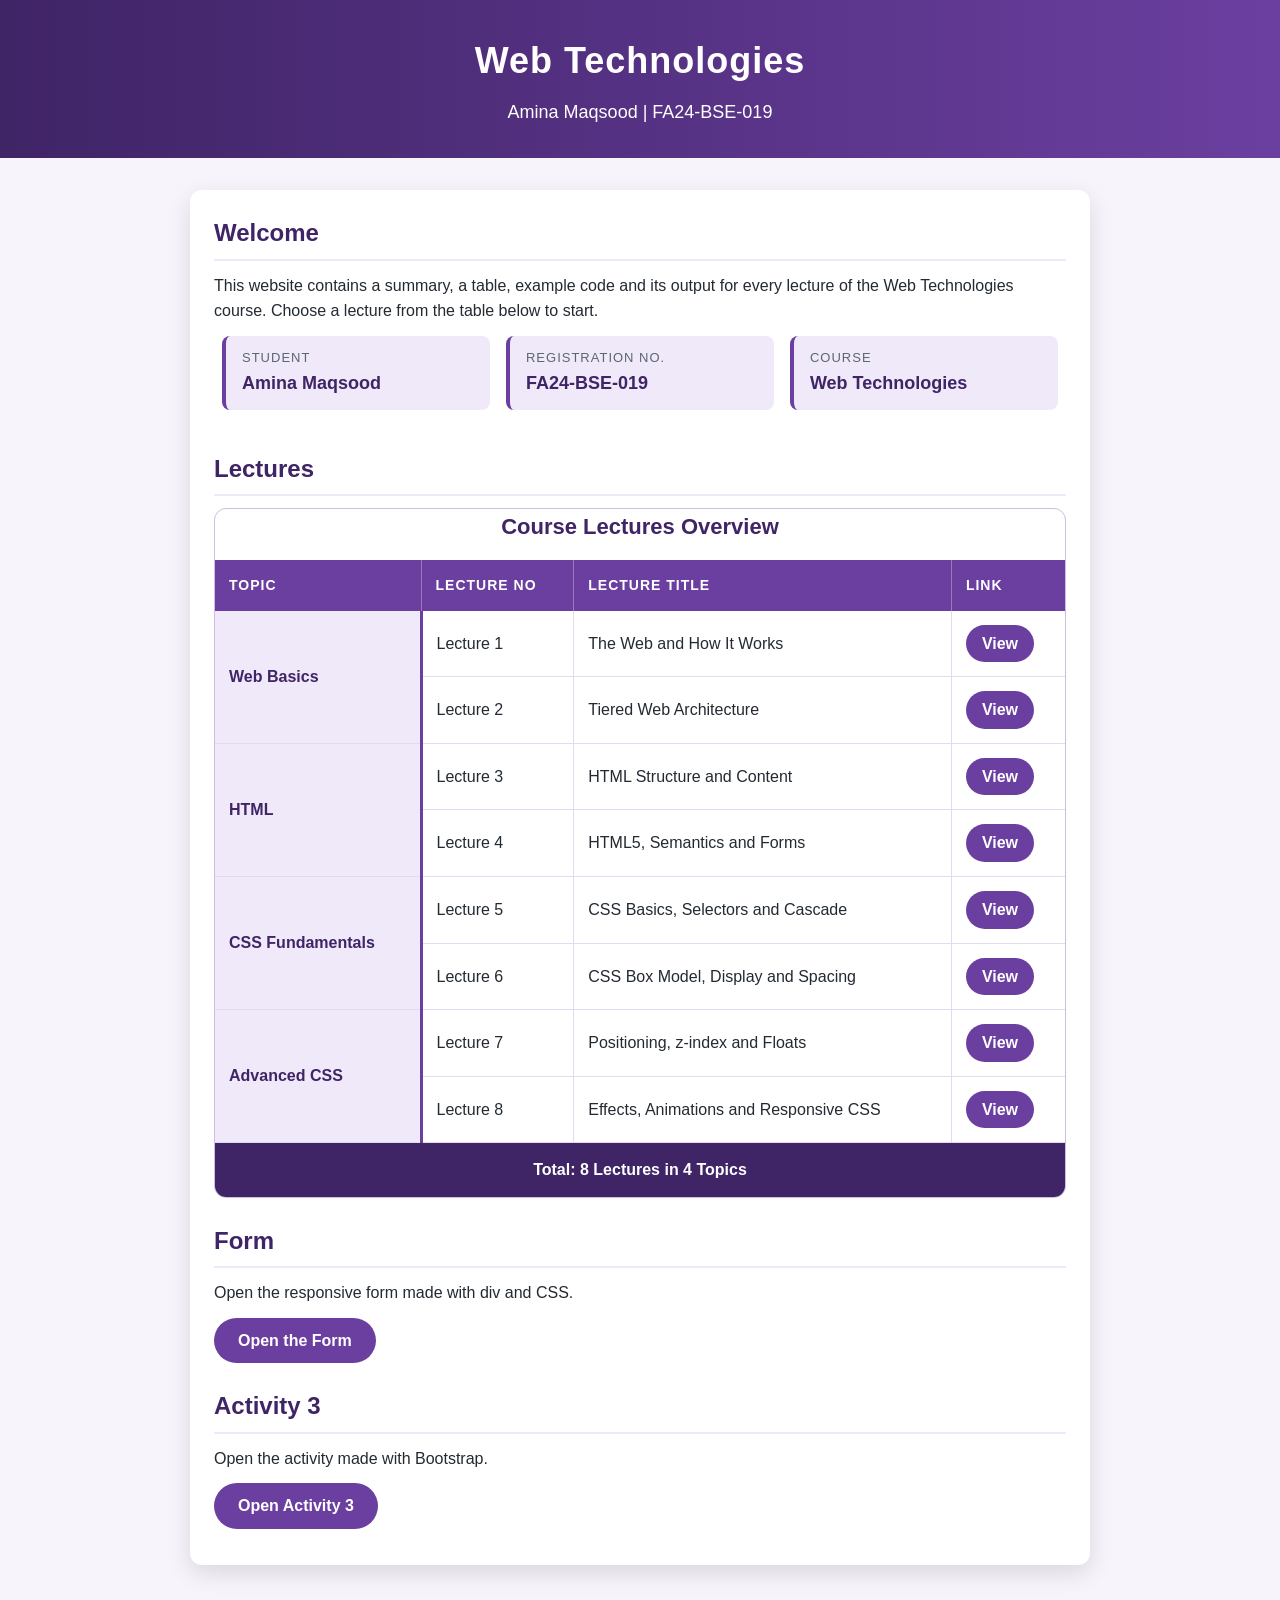
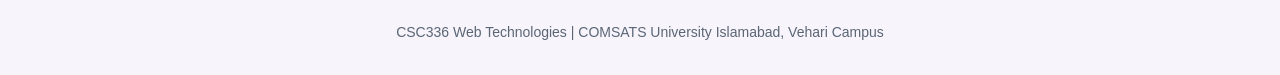
==== commit 67440123: "Fix Activity 3 link placement" ====
--- a/index.html
+++ b/index.html
@@ -16,76 +16,120 @@
     </header>
 
     <main>
-        <table>
-            <caption>Course Lectures Overview</caption>
-            <thead>
-                <tr>
-                    <th>Topic</th>
-                    <th>Lecture No</th>
-                    <th>Lecture Title</th>
-                    <th>Link</th>
-                </tr>
-            </thead>
-            <tbody>
-                <tr>
-                    <td rowspan="2">Web Basics</td>
-                    <td>Lecture 1</td>
-                    <td>The Web and How It Works</td>
-                    <td><a href="lectures/lecture-01.html">View</a></td>
-                </tr>
-                <tr>
-                    <td>Lecture 2</td>
-                    <td>Tiered Web Architecture</td>
-                    <td><a href="lectures/lecture-02.html">View</a></td>
-                </tr>
+        <h2>Welcome</h2>
+        <p>This website contains a summary, a table, example code and its output for every lecture of the Web
+            Technologies course. Choose a lecture from the table below to start.</p>
 
-                <tr>
-                    <td rowspan="2">HTML</td>
-                    <td>Lecture 3</td>
-                    <td>HTML Structure and Content</td>
-                    <td><a href="lectures/lecture-03.html">View</a></td>
-                </tr>
-                <tr>
-                    <td>Lecture 4</td>
-                    <td>HTML5, Semantics and Forms</td>
-                    <td><a href="lectures/lecture-04.html">View</a></td>
-                </tr>
+        <div class="info-row">
+            <div class="info-box">
+                <div class="info-card">
+                    <span>Student</span>
+                    <strong>Amina Maqsood</strong>
+                </div>
+            </div>
+            <div class="info-box">
+                <div class="info-card">
+                    <span>Registration No.</span>
+                    <strong>FA24-BSE-019</strong>
+                </div>
+            </div>
+            <div class="info-box">
+                <div class="info-card">
+                    <span>Course</span>
+                    <strong>Web Technologies</strong>
+                </div>
+            </div>
+        </div>
 
-                <tr>
-                    <td rowspan="2">CSS Fundamentals</td>
-                    <td>Lecture 5</td>
-                    <td>CSS Basics, Selectors and Cascade</td>
-                    <td><a href="lectures/lecture-05.html">View</a></td>
-                </tr>
-                <tr>
-                    <td>Lecture 6</td>
-                    <td>CSS Box Model, Display and Spacing</td>
-                    <td><a href="lectures/lecture-06.html">View</a></td>
-                </tr>
+        <h2>Lectures</h2>
+        <div class="table-box">
+            <table class="lectures-table">
+                <caption>Course Lectures Overview</caption>
+                <thead>
+                    <tr>
+                        <th>Topic</th>
+                        <th>Lecture No</th>
+                        <th>Lecture Title</th>
+                        <th>Link</th>
+                    </tr>
+                </thead>
+                <tbody>
+                    <tr>
+                        <td rowspan="2">Web Basics</td>
+                        <td>Lecture 1</td>
+                        <td>The Web and How It Works</td>
+                        <td><a href="lectures/lecture-01.html">View</a></td>
+                    </tr>
+                    <tr>
+                        <td>Lecture 2</td>
+                        <td>Tiered Web Architecture</td>
+                        <td><a href="lectures/lecture-02.html">View</a></td>
+                    </tr>
 
-                <tr>
-                    <td rowspan="2">Advanced CSS</td>
-                    <td>Lecture 7</td>
-                    <td>Positioning, z-index and Floats</td>
-                    <td><a href="lectures/lecture-07.html">View</a></td>
-                </tr>
-                <tr>
-                    <td>Lecture 8</td>
-                    <td>Effects, Animations and Responsive CSS</td>
-                    <td><a href="lectures/lecture-08.html">View</a></td>
-                </tr>
-            </tbody>
-            <tfoot>
-                <tr>
-                    <td colspan="4">Total: 8 Lectures in 4 Topics</td>
-                </tr>
-            </tfoot>
-        </table>
+                    <tr>
+                        <td rowspan="2">HTML</td>
+                        <td>Lecture 3</td>
+                        <td>HTML Structure and Content</td>
+                        <td><a href="lectures/lecture-03.html">View</a></td>
+                    </tr>
+                    <tr>
+                        <td>Lecture 4</td>
+                        <td>HTML5, Semantics and Forms</td>
+                        <td><a href="lectures/lecture-04.html">View</a></td>
+                    </tr>
+
+                    <tr>
+                        <td rowspan="2">CSS Fundamentals</td>
+                        <td>Lecture 5</td>
+                        <td>CSS Basics, Selectors and Cascade</td>
+                        <td><a href="lectures/lecture-05.html">View</a></td>
+                    </tr>
+                    <tr>
+                        <td>Lecture 6</td>
+                        <td>CSS Box Model, Display and Spacing</td>
+                        <td><a href="lectures/lecture-06.html">View</a></td>
+                    </tr>
+
+                    <tr>
+                        <td rowspan="2">Advanced CSS</td>
+                        <td>Lecture 7</td>
+                        <td>Positioning, z-index and Floats</td>
+                        <td><a href="lectures/lecture-07.html">View</a></td>
+                    </tr>
+                    <tr>
+                        <td>Lecture 8</td>
+                        <td>Effects, Animations and Responsive CSS</td>
+                        <td><a href="lectures/lecture-08.html">View</a></td>
+                    </tr>
+                </tbody>
+                <tfoot>
+                    <tr>
+                        <td colspan="4">Total: 8 Lectures in 4 Topics</td>
+                    </tr>
+                </tfoot>
+            </table>
+        </div>
+        </div>
+
+        <h2>Form</h2>
+        <p>Open the responsive form made with div and CSS.</p>
+        <p class="form-link"><a href="form.html">Open the Form</a></p>
+
+        <h2>Activity 3</h2>
+        <p>Open the activity made with Bootstrap.</p>
+        <p class="form-link"><a href="Activity3.html">Open Activity 3</a></p>
     </main>
 
-    <footer>
-        <p>CSC336 Web Technologies | COMSATS University Islamabad, Vehari Campus</p>
-    </footer>
+
+</body>
+
+</html>
+</main>
+
+
+<footer>
+    <p>CSC336 Web Technologies | COMSATS University Islamabad, Vehari Campus</p>
+</footer>
 
 </body>
 
--- a/style.css
+++ b/style.css
@@ -1,11 +1,14 @@
 /* ===== 1. Variables (Lecture 8) ===== */
 :root {
-    --brand: #1f4e8c;
-    --brand-dark: #14305a;
-    --accent: #e8f0fb;
-    --bg: #f3f6fb;
+    --brand: #6b3fa0;
+    --brand-dark: #3f2466;
+    --accent: #f0e9fa;
+    --bg: #f7f4fb;
     --text: #232a32;
     --radius: 12px;
+    --line: #e3d9f0;
+    --line-strong: #cdbde3;
+    --hover: #f6f1fb;
 }
 
 /* ===== 2. Reset (Lecture 5 + 6) ===== */
@@ -76,7 +79,7 @@
 
 td {
     padding: 14px;
-    border-bottom: 1px solid #d9e2ef;
+    border-bottom: 1px solid var(--line);
 }
 
 /* Topic cells (the ones with rowspan) */
@@ -92,7 +95,7 @@
 }
 
 tbody tr:hover {
-    background-color: #f0f6ff;
+    background-color: var(--hover);
 }
 
 /* Footer row of the table */
@@ -148,7 +151,7 @@
     }
 }
 
-/* ===== 10. Lecture pages (add at the END of style.css) ===== */
+/* ===== 10. Lecture pages ===== */
 main h2 {
     color: var(--brand-dark);
     border-bottom: 2px solid var(--accent);
@@ -208,4 +211,234 @@
 
 footer a:hover {
     text-decoration: underline;
+}
+
+/* ===== 11. Form page (div + float + media query) ===== */
+.form-row::after {
+    content: "";
+    display: block;
+    clear: both;
+}
+
+.form-group {
+    float: left;
+    width: 50%;
+    padding: 0 8px 16px;
+}
+
+.form-group.full {
+    width: 100%;
+}
+
+label {
+    display: block;
+    margin-bottom: 6px;
+    font-weight: bold;
+    color: var(--brand-dark);
+}
+
+input,
+select,
+textarea {
+    width: 100%;
+    padding: 12px;
+    border: 1px solid var(--line-strong);
+    border-radius: 8px;
+    font-family: Arial, sans-serif;
+    font-size: 16px;
+}
+
+input:focus,
+select:focus,
+textarea:focus {
+    outline: none;
+    border-color: var(--brand);
+    box-shadow: 0 0 0 3px var(--accent);
+}
+
+button {
+    padding: 12px 32px;
+    border: none;
+    border-radius: 999px;
+    background-color: var(--brand);
+    color: white;
+    font-size: 16px;
+    font-weight: bold;
+    cursor: pointer;
+    transition: transform .2s ease, background-color .2s ease;
+}
+
+button:hover {
+    background-color: var(--brand-dark);
+    transform: translateY(-2px);
+}
+
+@media (max-width: 600px) {
+    .form-group {
+        float: none;
+        width: 100%;
+    }
+}
+
+/* ===== 12. Home page ===== */
+.info-row::after {
+    content: "";
+    display: block;
+    clear: both;
+}
+
+.info-box {
+    float: left;
+    width: 33.33%;
+    padding: 0 8px 16px;
+}
+
+.info-card {
+    background-color: var(--accent);
+    border-left: 4px solid var(--brand);
+    border-radius: 8px;
+    padding: 12px 16px;
+}
+
+.info-card span {
+    display: block;
+    font-size: 13px;
+    color: #5b6675;
+    text-transform: uppercase;
+    letter-spacing: 1px;
+}
+
+.info-card strong {
+    color: var(--brand-dark);
+    font-size: 18px;
+}
+
+.table-box {
+    border: 1px solid var(--line-strong);
+    border-radius: 12px;
+    overflow-x: auto;
+    margin-top: 12px;
+}
+
+.table-box table {
+    margin-top: 0;
+}
+
+.lectures-table th {
+    border-right: 1px solid rgba(255, 255, 255, 0.3);
+}
+
+.lectures-table td {
+    border-right: 1px solid var(--line);
+}
+
+.lectures-table td[rowspan] {
+    border-right: 3px solid var(--brand);
+}
+
+.lectures-table td:last-child,
+.lectures-table th:last-child {
+    border-right: none;
+}
+
+.form-link {
+    margin-top: 8px;
+}
+
+.form-link a {
+    display: inline-block;
+    padding: 10px 24px;
+    border-radius: 999px;
+    background-color: var(--brand);
+    color: white;
+    text-decoration: none;
+    font-weight: bold;
+}
+
+.form-link a:hover {
+    background-color: var(--brand-dark);
+}
+
+@media (max-width: 600px) {
+    .info-box {
+        float: none;
+        width: 100%;
+    }
+}
+
+/* ===== 13. Lecture sidebar ===== */
+.layout {
+    max-width: 1150px;
+    margin: 32px auto;
+    padding: 0 16px;
+}
+
+.layout::after {
+    content: "";
+    display: block;
+    clear: both;
+}
+
+.sidebar {
+    float: left;
+    width: 250px;
+    padding: 16px;
+    background-color: white;
+    border-radius: var(--radius);
+    box-shadow: 0 8px 24px rgba(0, 0, 0, .12);
+}
+
+.sidebar h3 {
+    margin: 16px 0 6px;
+    font-size: 13px;
+    color: var(--brand-dark);
+    text-transform: uppercase;
+    letter-spacing: 1px;
+}
+
+.sidebar ul {
+    list-style: none;
+}
+
+.sidebar a {
+    display: block;
+    padding: 8px 12px;
+    border-left: 3px solid transparent;
+    border-radius: 6px;
+    color: var(--text);
+    text-decoration: none;
+    font-size: 15px;
+}
+
+.sidebar a:hover {
+    background-color: var(--accent);
+}
+
+.sidebar a.active {
+    background-color: var(--accent);
+    border-left-color: var(--brand);
+    color: var(--brand-dark);
+    font-weight: bold;
+}
+
+.side-home a {
+    font-weight: bold;
+    color: var(--brand);
+}
+
+.layout main {
+    max-width: none;
+    margin: 0 0 0 274px;
+}
+
+@media (max-width: 800px) {
+    .sidebar {
+        float: none;
+        width: 100%;
+        margin-bottom: 16px;
+    }
+
+    .layout main {
+        margin-left: 0;
+    }
 }
